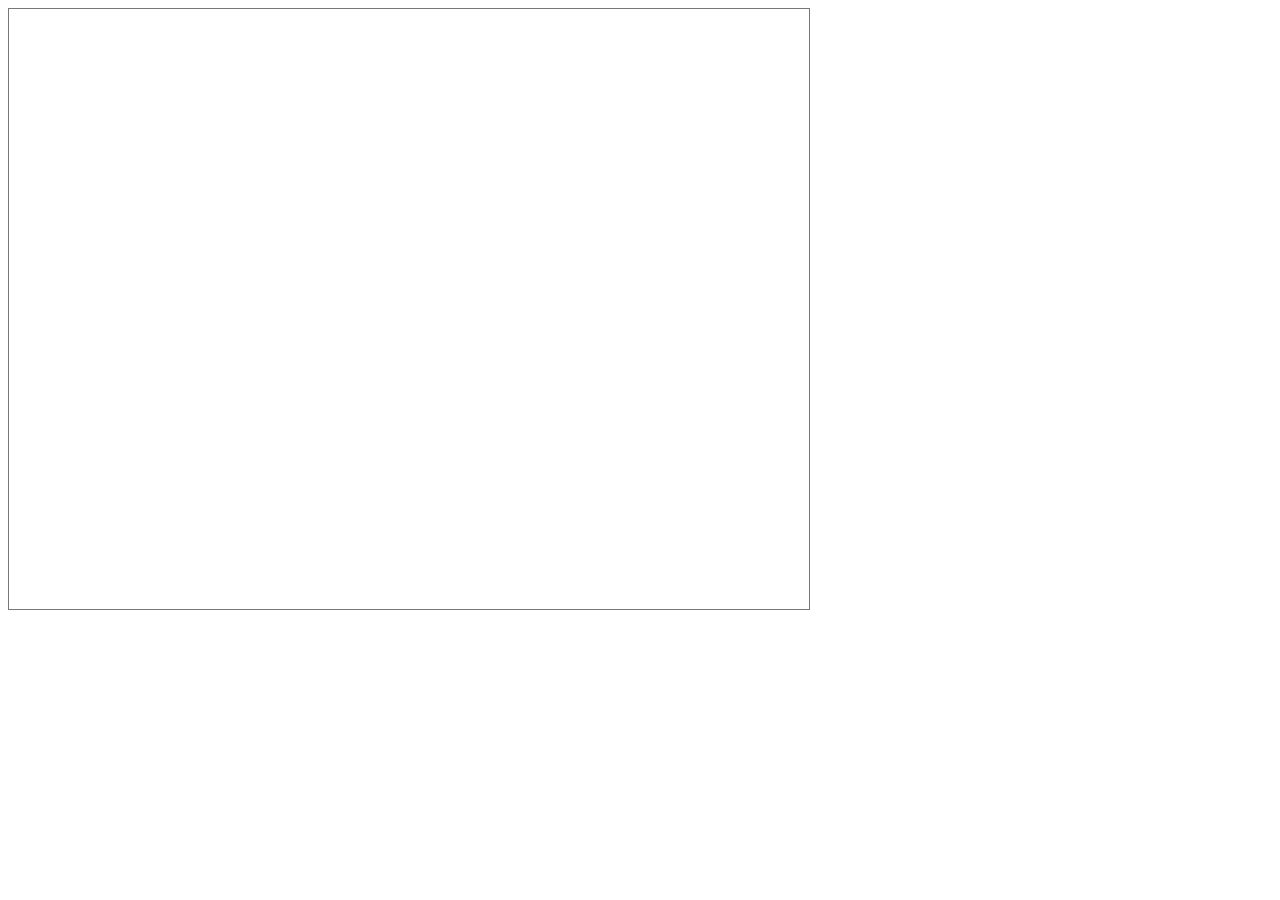
==== index.html @ 6ae95993 "added men vs female viz" ====
<!DOCTYPE HTML>
<html lang="en">
<head>
    <meta charset="UTF-8">
    <title>Project Viz 2</title>
    <link rel="stylesheet" href="./style.css">
</head>
<body>
    <div id="main">
        <svg width="800" height="600" style="border: 1px solid #777;">
        </svg>
    </div>
</body>
<script src="https://d3js.org/d3.v5.min.js"></script>
<script src="./main.js"></script>
</html>
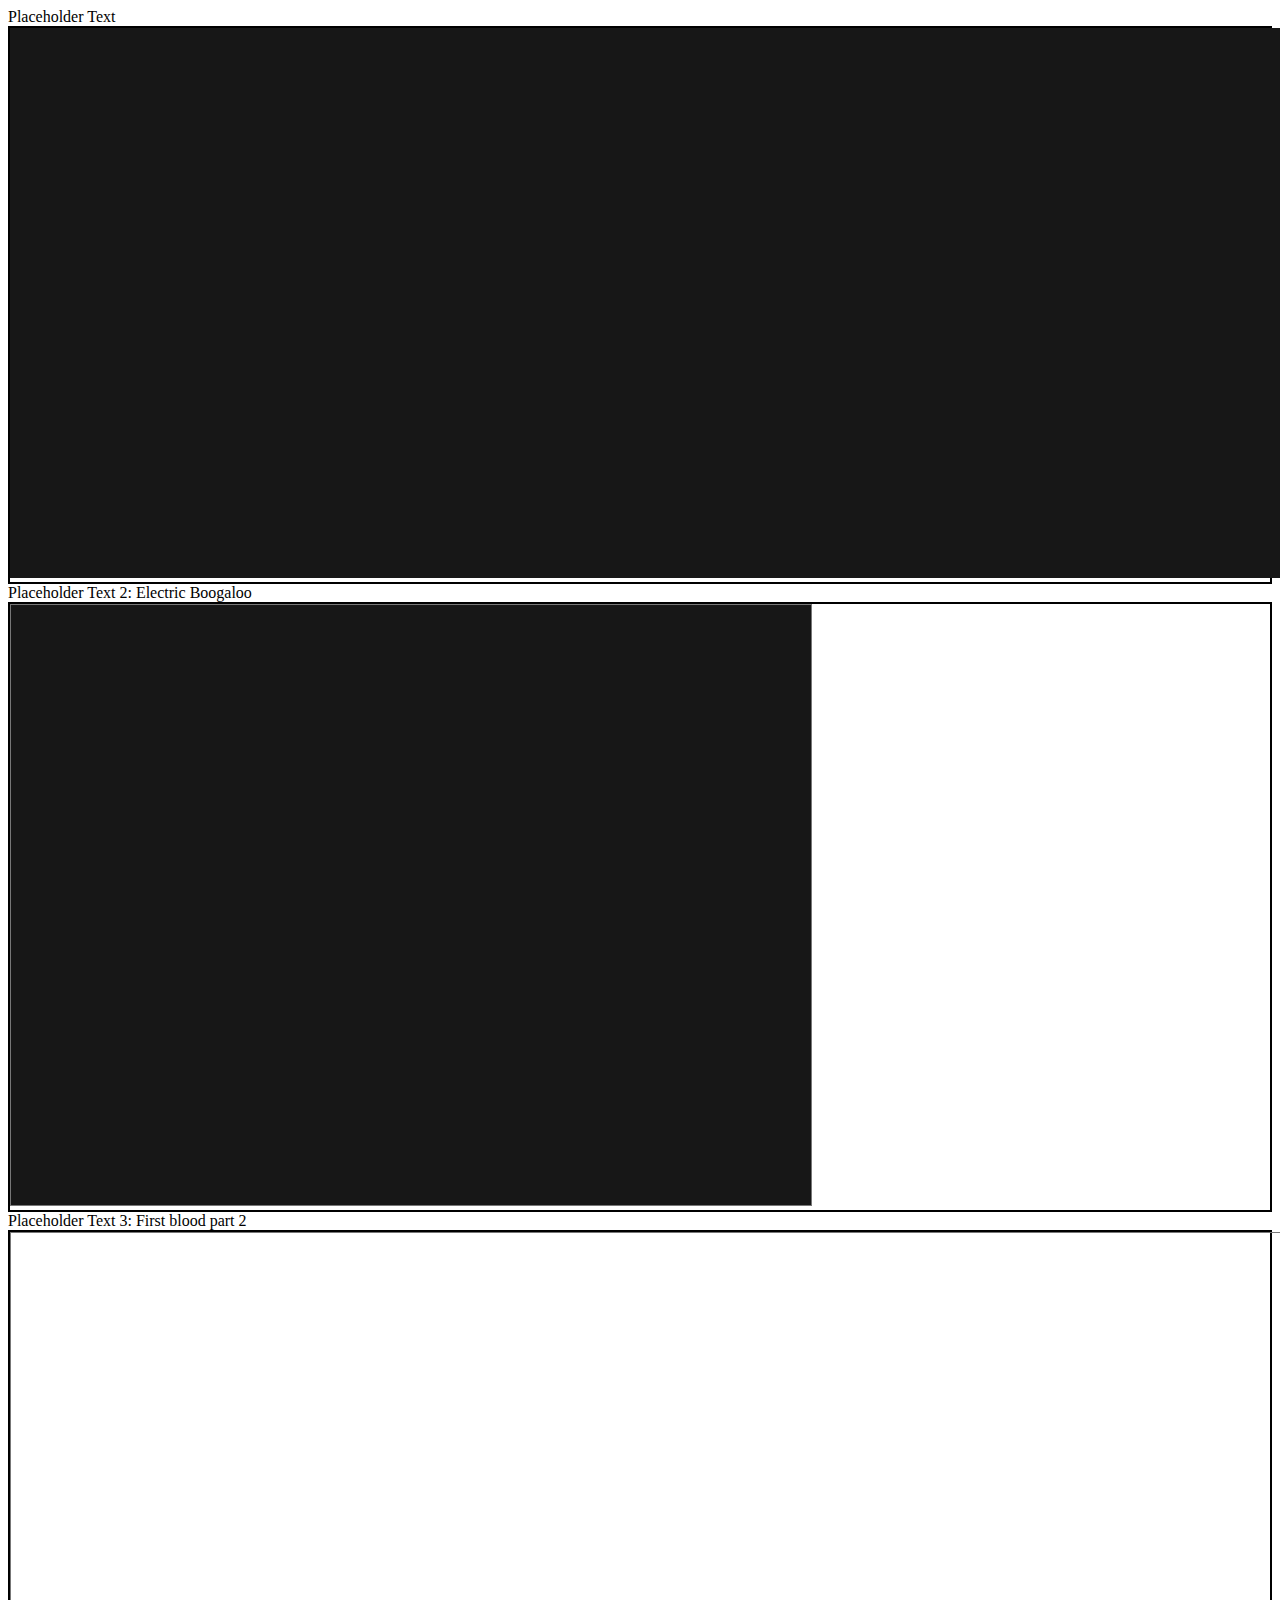
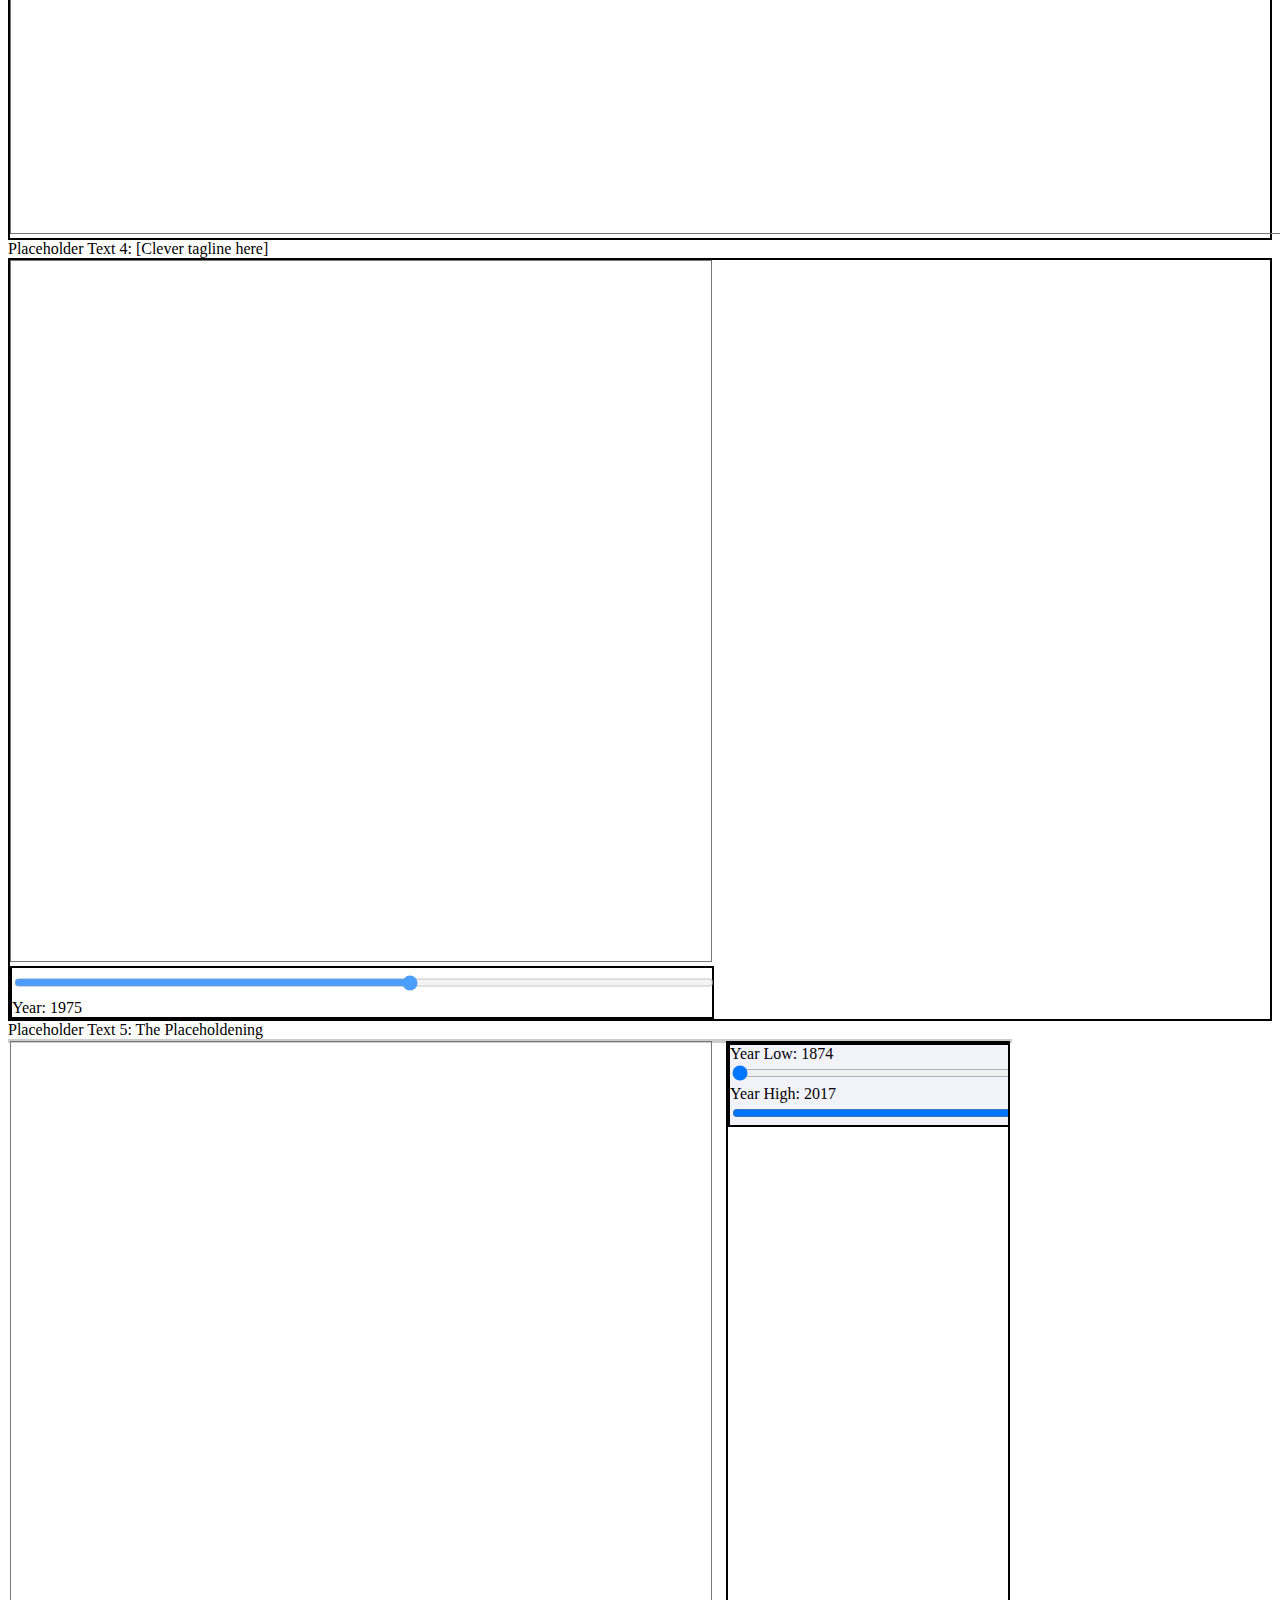
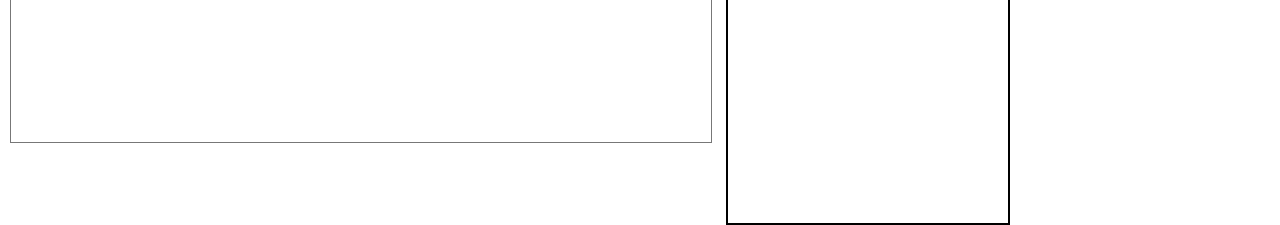
==== commit 07189624: "All the bits work together" ====
--- a/index.html
+++ b/index.html
@@ -1,16 +1,57 @@
 <!DOCTYPE HTML>
 <html lang="en">
+
 <head>
-    <meta charset="UTF-8">
-    <title>Project Viz 2</title>
-    <link rel="stylesheet" href="./style.css">
+  <meta charset="UTF-8">
+  <title>Feminism in Film Visualization</title>
+  <link rel="stylesheet" href="../olivia/style.css">
+  <link rel="stylesheet" href="../poster_vis/style.css">
+  <link rel="stylesheet" href="../keywords_through_time/style.css">
+  <link rel="stylesheet" href="../exploration_vis/style.css">
 </head>
+
 <body>
-    <div id="main">
-        <svg width="800" height="600" style="border: 1px solid #777;">
-        </svg>
+  Placeholder Text
+  <div id="oliva_div">
+    <svg id="olivia" width="1380" height="550" style="background-color: #171717;" />
+  </div>
+  Placeholder Text 2: Electric Boogaloo
+  <div id="harshali_div">
+    <svg id="harshali" width="800" height="600" style="border: 1px solid #777; background-color: #171717" />
+  </div>
+  Placeholder Text 3: First blood part 2
+  <div id="hannah_div">
+    <svg id="hannah" width="1380" height="600" style="border: 1px solid #777;" />
+  </div>
+  Placeholder Text 4: [Clever tagline here]
+  <div id="eliot_div">
+    <svg id="eliot_keywords" width="700" height="700" style="border: 1px solid #777;" />
+    <br>
+    <div class="slidecontainer">
+      <input type="range" min="1920" max="2017" value="1975" step="1" class="slider" id="yearRange" oninput="changeYear(this.value)">
+      <label for="yearRange" id="yearLabel">Year: 1975</label>
     </div>
+  </div>
+  Placeholder Text 5: The Placeholdening
+  <div class="container">
+    <svg id="heatmap_svg" class="heatmap" width="700" height="700" style="border: 1px solid #777;" />
+    <div class="tagfilter" />
+    <div class="controls-container">
+      <label for="year-low" id="year-low-label">Year Low: 1874</label>
+      <input class="date-slider" id="year-low" type="range" min="1920" max="2017" step="1" value="1920" oninput="changeYearLow(this.value)">
+      <label for="year-high" id="year-high-label">Year High: 2017</label>
+      <input class="date-slider" id="year-high" type="range" min="1920" max="2017" step="1" value="2017" oninput="changeYearHigh(this.value)">
+    </div>
+  </div>
 </body>
-<script src="https://d3js.org/d3.v5.min.js"></script>
-<script src="./main.js"></script>
+
+<script src="https://d3js.org/d3-scale-chromatic.v1.min.js"></script>
+<script src="//d3js.org/d3.v5.min.js"></script>
+<script src="./d3-tip.js"></script>
+<script src="../olivia/main.js"></script>
+<script src="../men_vs_women/main.js"></script>
+<script src="../poster_vis/toprankedmovies.js"></script>
+<script src="../keywords_through_time/main.js"></script>
+<script src="../exploration_vis/main.js"></script>
+
 </html>--- a/olivia/style.css
+++ b/olivia/style.css
@@ -0,0 +1,80 @@
+.rect.hovered text {
+  font-weight: bold;
+}
+
+;
+
+.axis .tick text {
+  font-family: Futura, sans-serif;
+  font-size: 10px;
+  font-style: normal;
+  font-weight: 100;
+  letter-spacing: normal;
+  line-height: 24px;
+  text-transform: none;
+  color: #FFFFFF;
+}
+}
+
+.axis .tick text {
+  font-family: futura;
+  font-size: 10px;
+  font-weight: 100;
+}
+
+.axis path.domain {
+  stroke: #555;
+}
+
+.d3-tip {
+  line-height: 1;
+  padding: 6px;
+  background: rgba(240, 240, 240, 0.95);
+  color: #333;
+  border-radius: 4px;
+  font-size: 12px;
+  font-family: futura;
+}
+
+/* Creates a small triangle extender for the tooltip */
+.d3-tip:after {
+  box-sizing: border-box;
+  display: inline;
+  font-size: 10px;
+  font-family: futura;
+  width: 100%;
+  line-height: 1;
+  color: rgba(240, 240, 240, 0.95);
+  content: "\25BC";
+  position: absolute;
+  text-align: center;
+}
+
+/* Style northward tooltips specifically */
+.d3-tip.n:after {
+  margin: -2px 0 0 0;
+  top: 100%;
+  left: 0;
+}
+
+.d3-tip h5 {
+  font-size: 13px;
+  font-family: futura;
+  font-weight: 600;
+  margin: 2px 10px 4px 2px;
+}
+
+.d3-tip thead td {
+  border-bottom: 1px solid #ccc;
+  font-size: 10px;
+  font-family: futura;
+  font-weight: 600;
+}
+
+.d3-tip td {
+  padding: 2px 10px 2px 2px;
+}
+
+.d3-tip thead tr {
+  paddin-top: 10px;
+}--- a/poster_vis/style.css
+++ b/poster_vis/style.css
@@ -0,0 +1,119 @@
+
+.axis .tick text {
+/*  font-family: Futura, sans-serif;*/
+  font-size: 10px;
+  font-style: normal;
+ /* font-weight: 100;
+  letter-spacing: normal;
+  line-height: 24px;
+  text-transform: none;*/
+  color: #FFFFFF;
+}
+
+.axis .tick line {
+  stroke: white;
+}
+
+.axis-label {
+  font-family: Futura, sans-serif;
+  font-size: 12px;
+  font-style: normal;
+  font-weight: 100;
+  color: "white";
+}
+
+.d3-tip {
+  line-height: 1;
+  padding: 6px;
+  background: rgba(240, 240, 240, 0.95);
+  color: #333;
+  border-radius: 4px;
+  font-size: 10px;
+  font-family: Futura;
+}
+
+div.tooltip-percent { 
+    position: absolute;     
+    text-align: left;     
+    width: 30px;          
+    height: 15px; 
+    line-height: 10px;
+    padding: 6px;
+    background: rgba(240, 240, 240, 0.95);
+    color: #333;
+    border-radius: 4px;
+    font-size: 10px;
+    font-family: Futura;          
+    pointer-events: none;
+}
+
+div.tooltip-circle { 
+    position: absolute;     
+    text-align: left;     
+    width: 90px;          
+    height: 15px; 
+    line-height: 10px;
+    padding: 6px;
+    background: rgba(240, 240, 240, 0.95);
+    color: #333;
+    border-radius: 4px;
+    font-size: 10px;
+    font-family: Futura;          
+    pointer-events: none;
+}
+
+/*div.tooltip-circle h2 { 
+  font-family: Futura, sans-serif;
+  font-weight: 600;
+  font-size: 10px;
+  line-height: 6px;
+}
+*/
+
+/* Creates a small triangle extender for the tooltip */
+.d3-tip:after {
+  box-sizing: border-box;
+  display: inline;
+  font-size: 10px;
+  width: 100%;
+  line-height: 1;
+  color: rgba(240, 240, 240, 0.95);
+  content: "\25BC";
+  position: absolute;
+  text-align: center;
+}
+
+/* Style northward tooltips specifically */
+.d3-tip.n:after {
+  margin: -2px 0 0 0;
+  top: 100%;
+  left: 0;
+}
+
+.d3-tip h5{
+  font-family: Futura, sans-serif;
+  font-weight: 600;
+  font-size: 10px;
+  margin: 2px 10px 4px 2px;
+}
+
+.d3-tip thead td {
+  border-bottom: 1px solid #ccc;
+  font-family: Futura, sans-serif;
+  font-weight: 100;
+  font-size: 10px;
+}
+
+.d3-tip td {
+  font-family: Futura, sans-serif;
+  font-weight: 100;
+  font-size: 10px;
+  padding: 2px 10px 2px 2px;
+}
+
+.d3-tip thead tr {
+  font-family: Futura, sans-serif;
+  font-weight: 100;
+  font-size: 10px;
+  padding-top: 10px;
+}
--- a/keywords_through_time/style.css
+++ b/keywords_through_time/style.css
@@ -0,0 +1,22 @@
+.slidecontainer {
+  width: 700px;
+}
+
+/* The slider itself */
+.slider {
+  width: 100%;
+  height: 25px;
+  opacity: 0.7;
+}
+
+.slider:hover {
+  opacity: 1;
+}
+
+.slider::-webkit-slider-thumb {
+  cursor: pointer;
+}
+
+.keyword_bar text {
+  fill: white
+}--- a/exploration_vis/style.css
+++ b/exploration_vis/style.css
@@ -0,0 +1,66 @@
+div {
+  border: solid black 2px;
+}
+
+.movieDot {
+  opacity: 0.1;
+}
+
+#parityLine {
+  stroke: black;
+  stroke-width: 1;
+}
+
+.cell rect {
+  stroke: black;
+  stroke-width: 1;
+}
+
+.axis text {
+  fill: black;
+  font-size: 15px;
+}
+
+.tick text {
+  font-size: 10px;
+}
+
+.controls-container {
+  background-color: #f2f2f9;
+  width: 700px;
+  float: bottom;
+}
+
+.controls-container .date-slider {
+  width: 98%;
+}
+
+.container {
+  position: relative;
+  border: 2px solid #ccc;
+  width: 1000px;
+}
+
+.heatmap {
+  float: left;
+}
+
+.tagfilter {
+  float: right;
+  overflow-y: scroll;
+  width: 280px;
+  height: 780px;
+}
+
+.tooltip {
+  position: absolute;
+  text-align: center;
+  width: 150px;
+  height: 40px;
+  padding: 2px;
+  font: 12px sans-serif;
+  background: lightsteelblue;
+  border: 0px;
+  border-radius: 8px;
+  pointer-events: none;
+}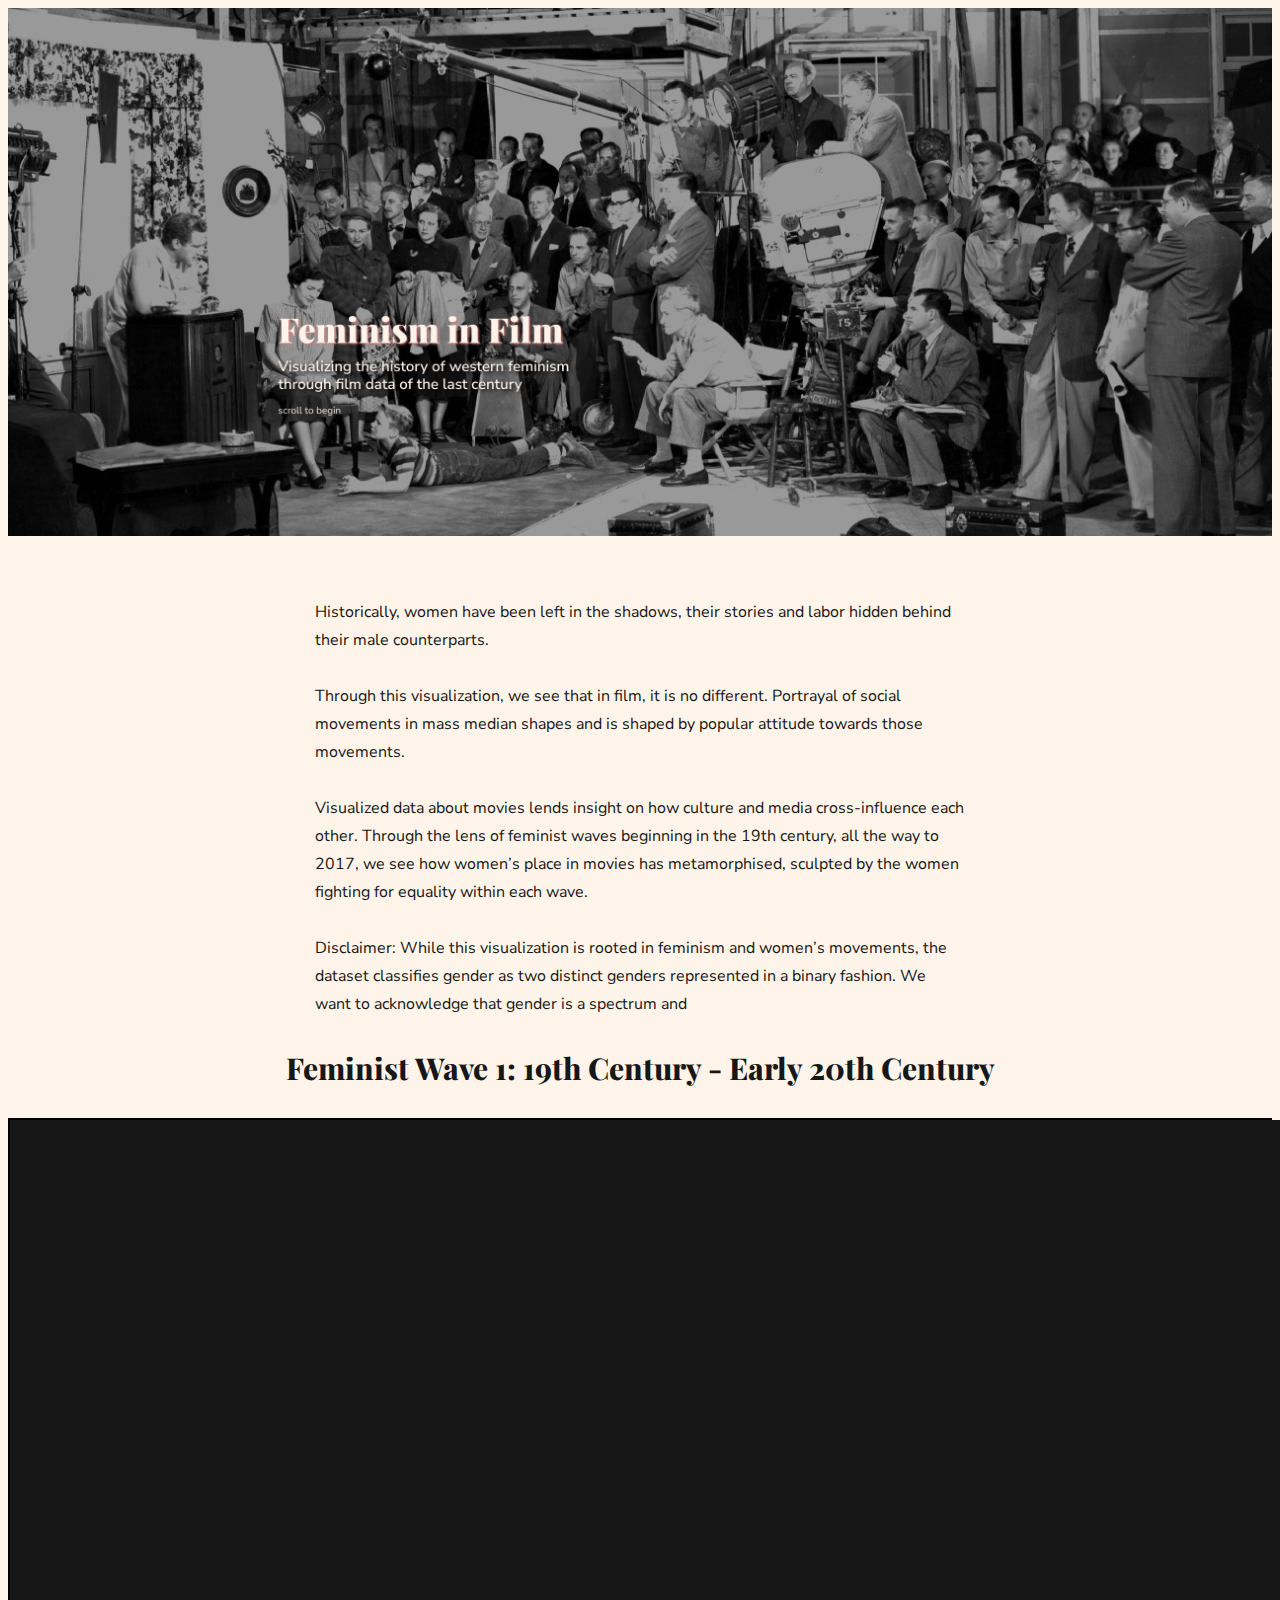
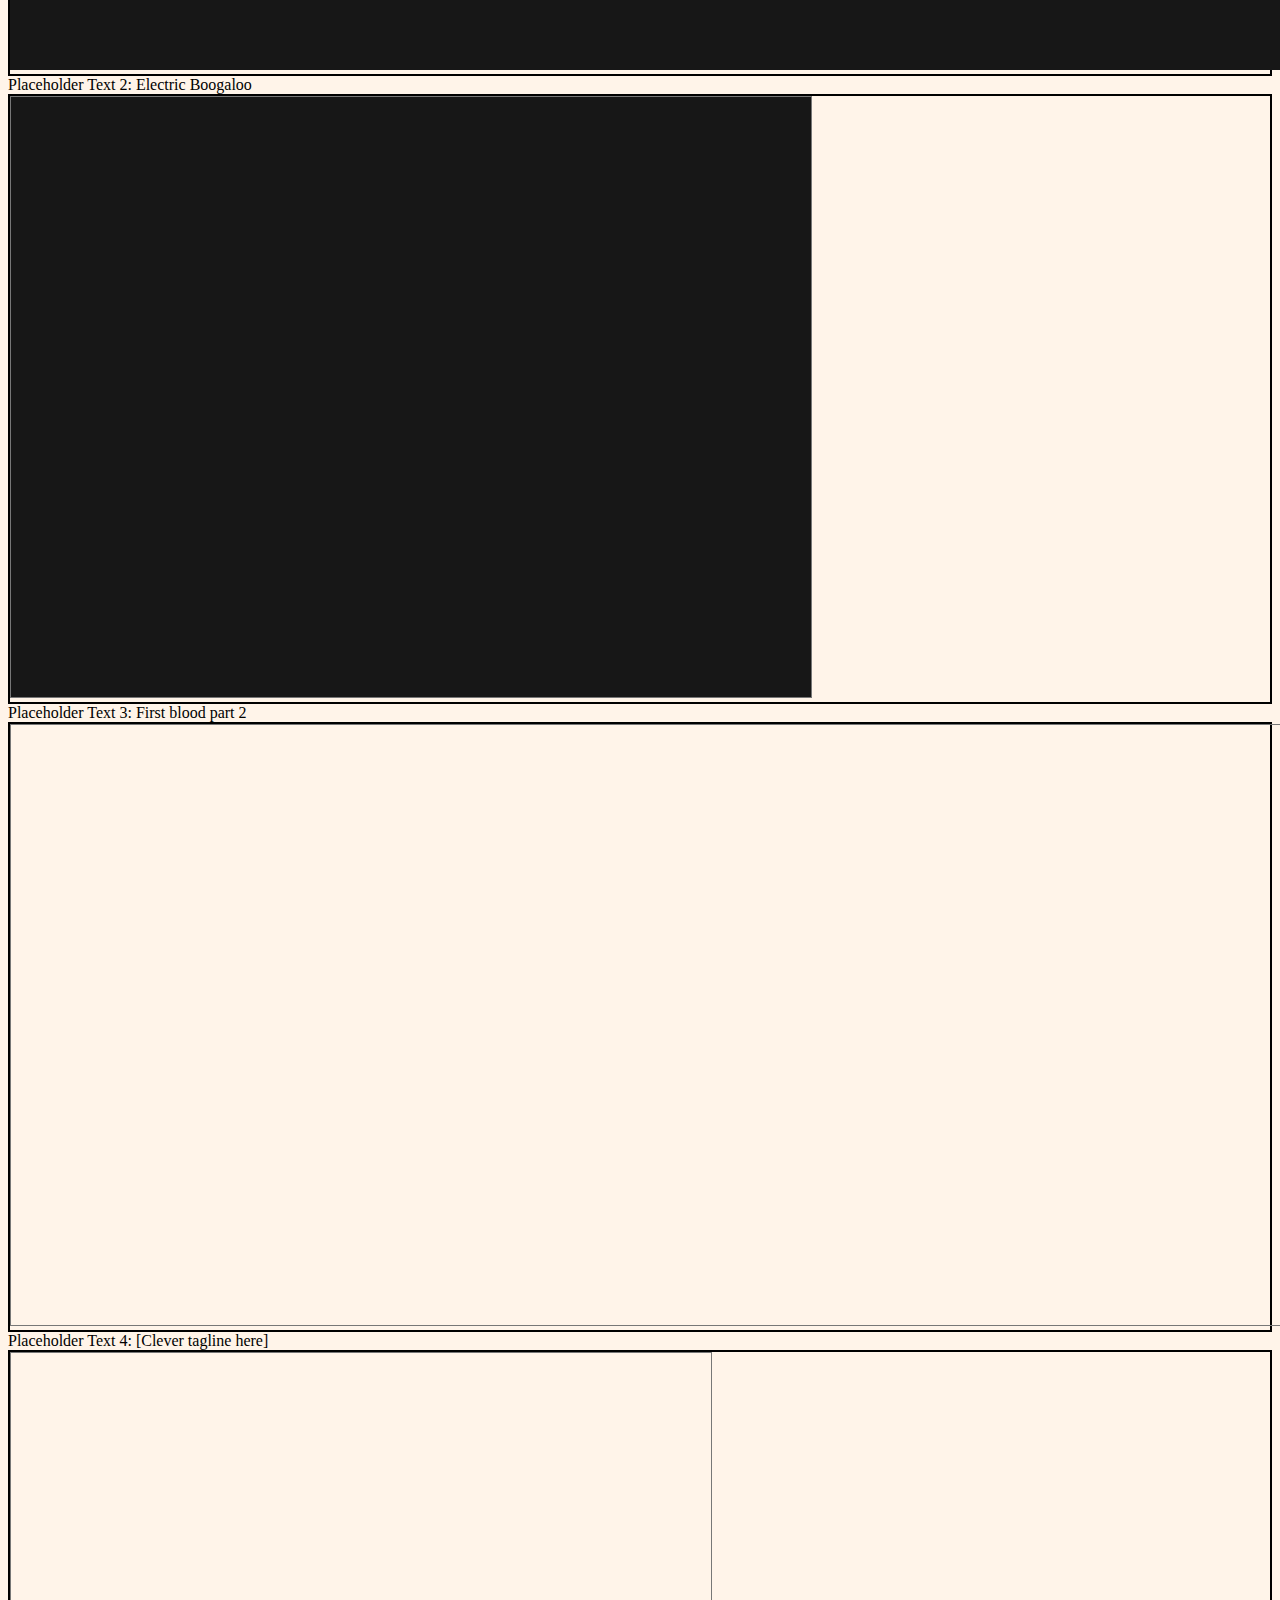
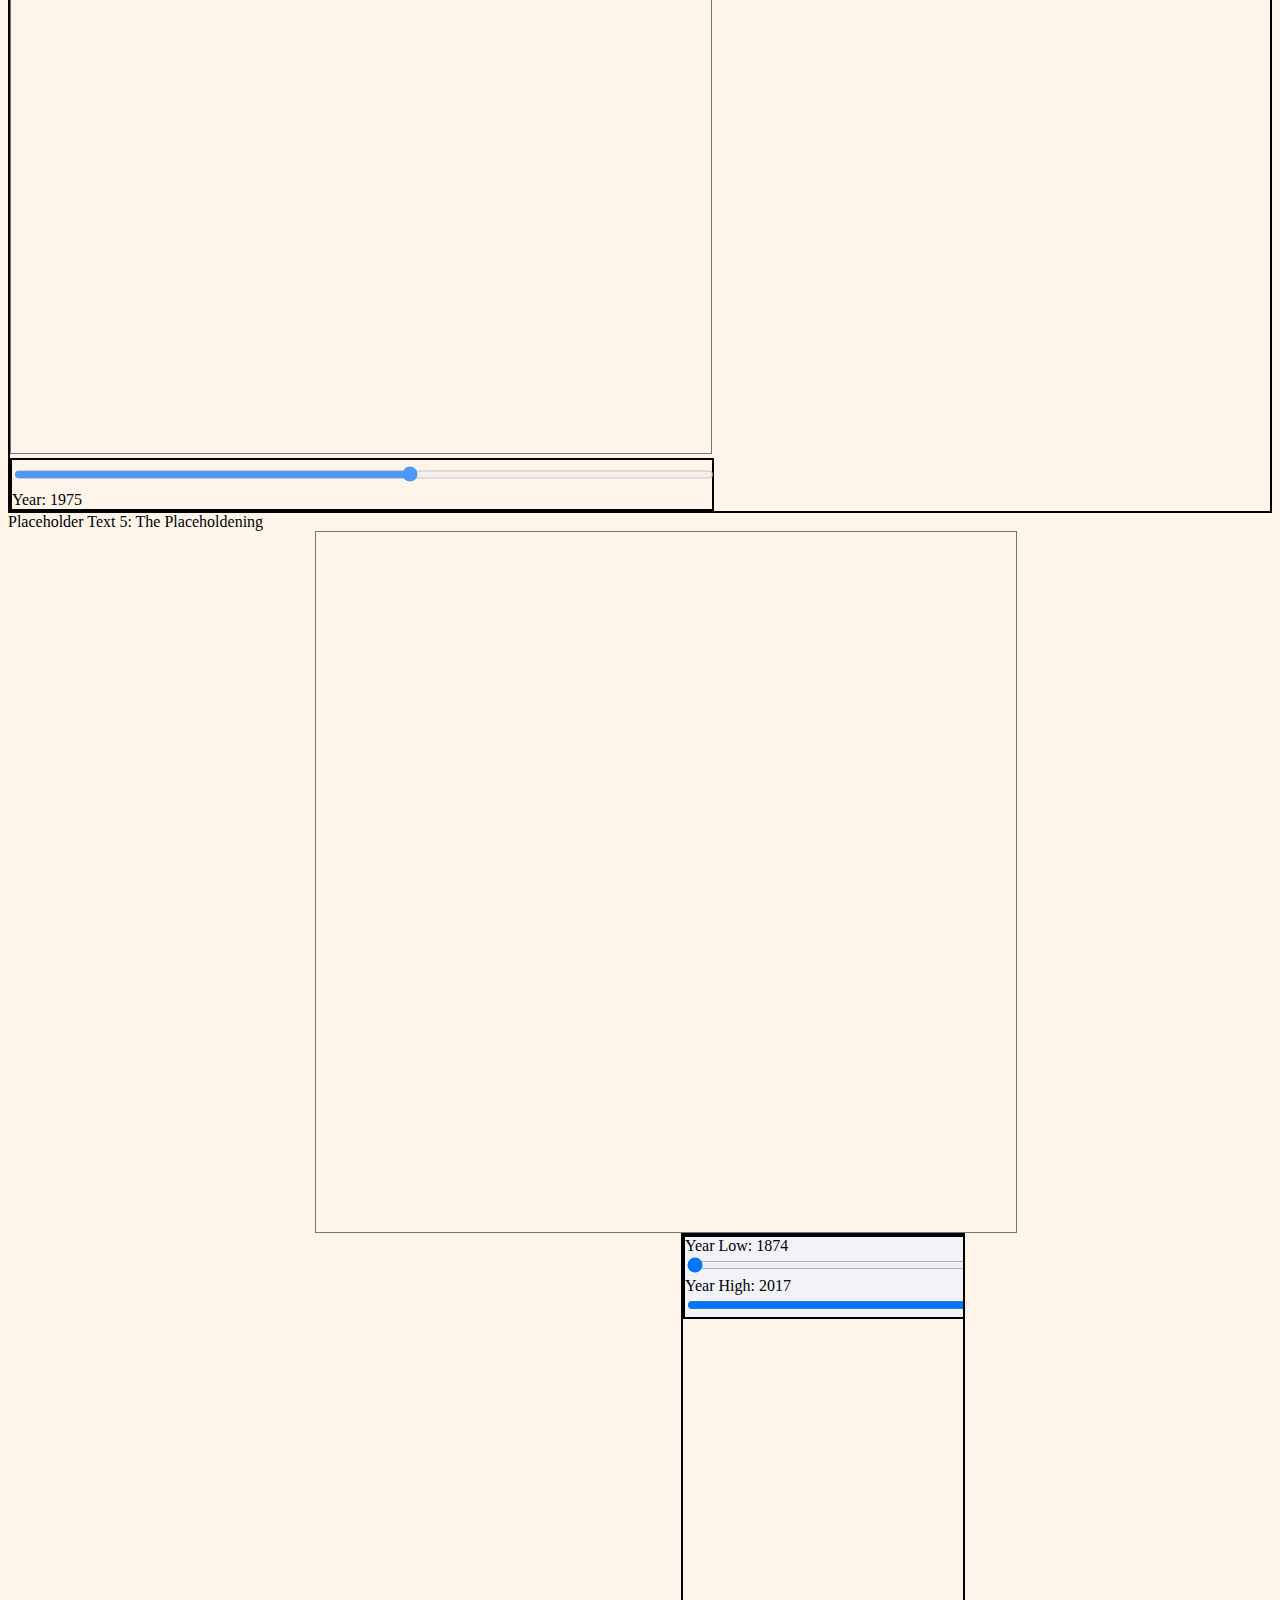
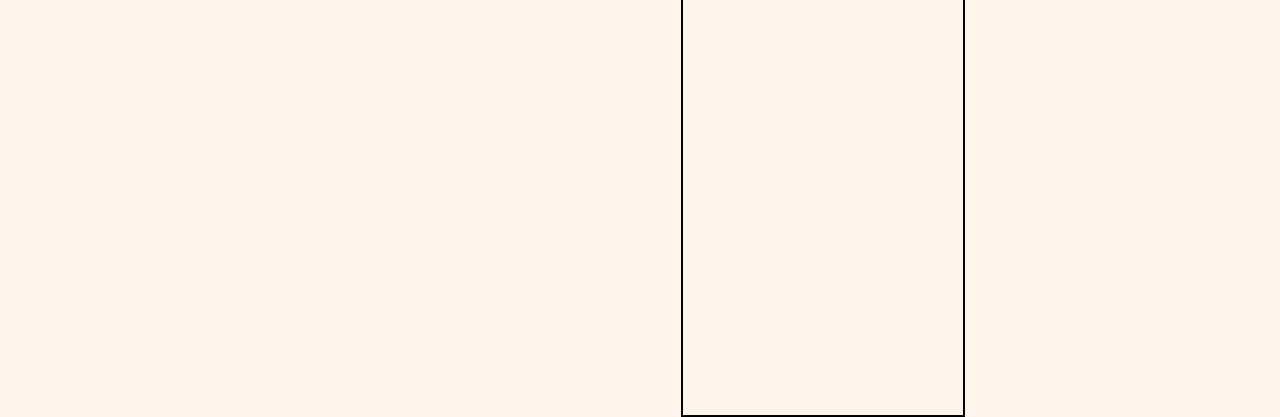
==== commit fa979541: "Cover image and font for final vis" ====
--- a/index.html
+++ b/index.html
@@ -8,10 +8,32 @@
   <link rel="stylesheet" href="../poster_vis/style.css">
   <link rel="stylesheet" href="../keywords_through_time/style.css">
   <link rel="stylesheet" href="../exploration_vis/style.css">
+  <link rel="stylesheet" href="style.css">
+  <link href='https://fonts.googleapis.com/css?family=Playfair+Display:400,500,600,700,800,900' rel='stylesheet' type='text/css'>
+  <link href='https://fonts.googleapis.com/css?family=Nunito+Sans:300,400,600,700,800,900' rel='stylesheet' type='text/css'>
+  <link href='https://fonts.googleapis.com/css?family=Lora:400,500' rel='stylesheet' type='text/css'>
 </head>
 
-<body>
-  Placeholder Text
+<body style="background-color: #FFF4E9">
+  <img src="male_film_set_cropped.jpg" alt="photo" object-fit="cover" width="100%">
+
+  <div id="intro" class="container"> 
+      <br>
+      <br>
+      <h4> Historically, women have been left in the shadows, their stories and labor hidden behind their male counterparts. 
+      <br>
+      <br>
+      Through this visualization, we see that in film, it is no different. Portrayal of social movements in mass median shapes and is shaped by popular attitude towards those movements. 
+      <br>
+      <br>
+      Visualized data about movies lends insight on how culture and media cross-influence each other. Through the lens of feminist waves beginning in the 19th century, all the way to 2017, we see how women’s place in movies has metamorphised, sculpted by the women fighting for equality within each wave. 
+      <br>
+      <br>
+      Disclaimer: While this visualization is rooted in feminism and women’s movements, the dataset classifies gender as two distinct genders represented in a binary fashion. We want to acknowledge that gender is a spectrum and 
+      </h4>
+  </div>
+
+  <h3>Feminist Wave 1: 19th Century - Early 20th Century</h3>
   <div id="oliva_div">
     <svg id="olivia" width="1380" height="550" style="background-color: #171717;" />
   </div>
--- a/poster_vis/style.css
+++ b/poster_vis/style.css
@@ -117,3 +117,26 @@
   font-size: 10px;
   padding-top: 10px;
 }
+
+.filter {
+    cursor: pointer;
+}
+
+.filter text {
+    font-size: 11px;
+    font-weight: normal;
+    fill: #333;
+}
+
+.filter rect{
+    fill: #ddd;
+}
+
+.filter.selected text {
+    fill: #fff;
+}
+
+.filter.selected rect {
+    fill: #9F1D5A;
+}
+
--- a/style.css
+++ b/style.css
@@ -0,0 +1,77 @@
+h1 {
+	font-family: 'Playfair Display';
+	font-weight: 900;
+	font-size: 48px;
+	font-style: bold;
+	color: #FFF4E9;
+	line-height: 32px;
+}
+
+h2 {
+	font-family: 'Playfair Display';
+	font-weight: 600;
+	font-size: 36px;
+	font-style: normal;
+	color: #FFF4E9;
+}
+
+h3 {
+	font-family: 'Playfair Display';
+	font-weight: 800;
+	font-size: 30px;
+	font-style: normal;
+	color: #171717;
+	text-align: center
+}
+
+h4 {
+	font-family: 'Nunito Sans';
+	font-weight: 400;
+	font-size: 16px;
+	font-style: normal;
+	color: #171717;
+	text-align: left;
+	line-height: 28px;
+}
+
+/* Centered text */
+.centered {
+ position: absolute;
+ top: 50%;
+ left: 50%;
+ transform: translate(-50%, -50%);
+}
+
+.container {
+	margin: 0 auto;
+	width: 650px;
+	border: none !important;
+}
+
+.child{
+	margin: 0 auto;
+	width: 650px;
+	border: none !important;
+}
+
+
+/*.inline-block-child{
+	display:inline-block;
+}
+
+.leftbox {
+	width:40%;
+	float:;
+}
+
+.paragraph {
+    width:50%;
+    float: right;
+}
+.clearfix{
+    clear:both
+}
+*/
+
+
+
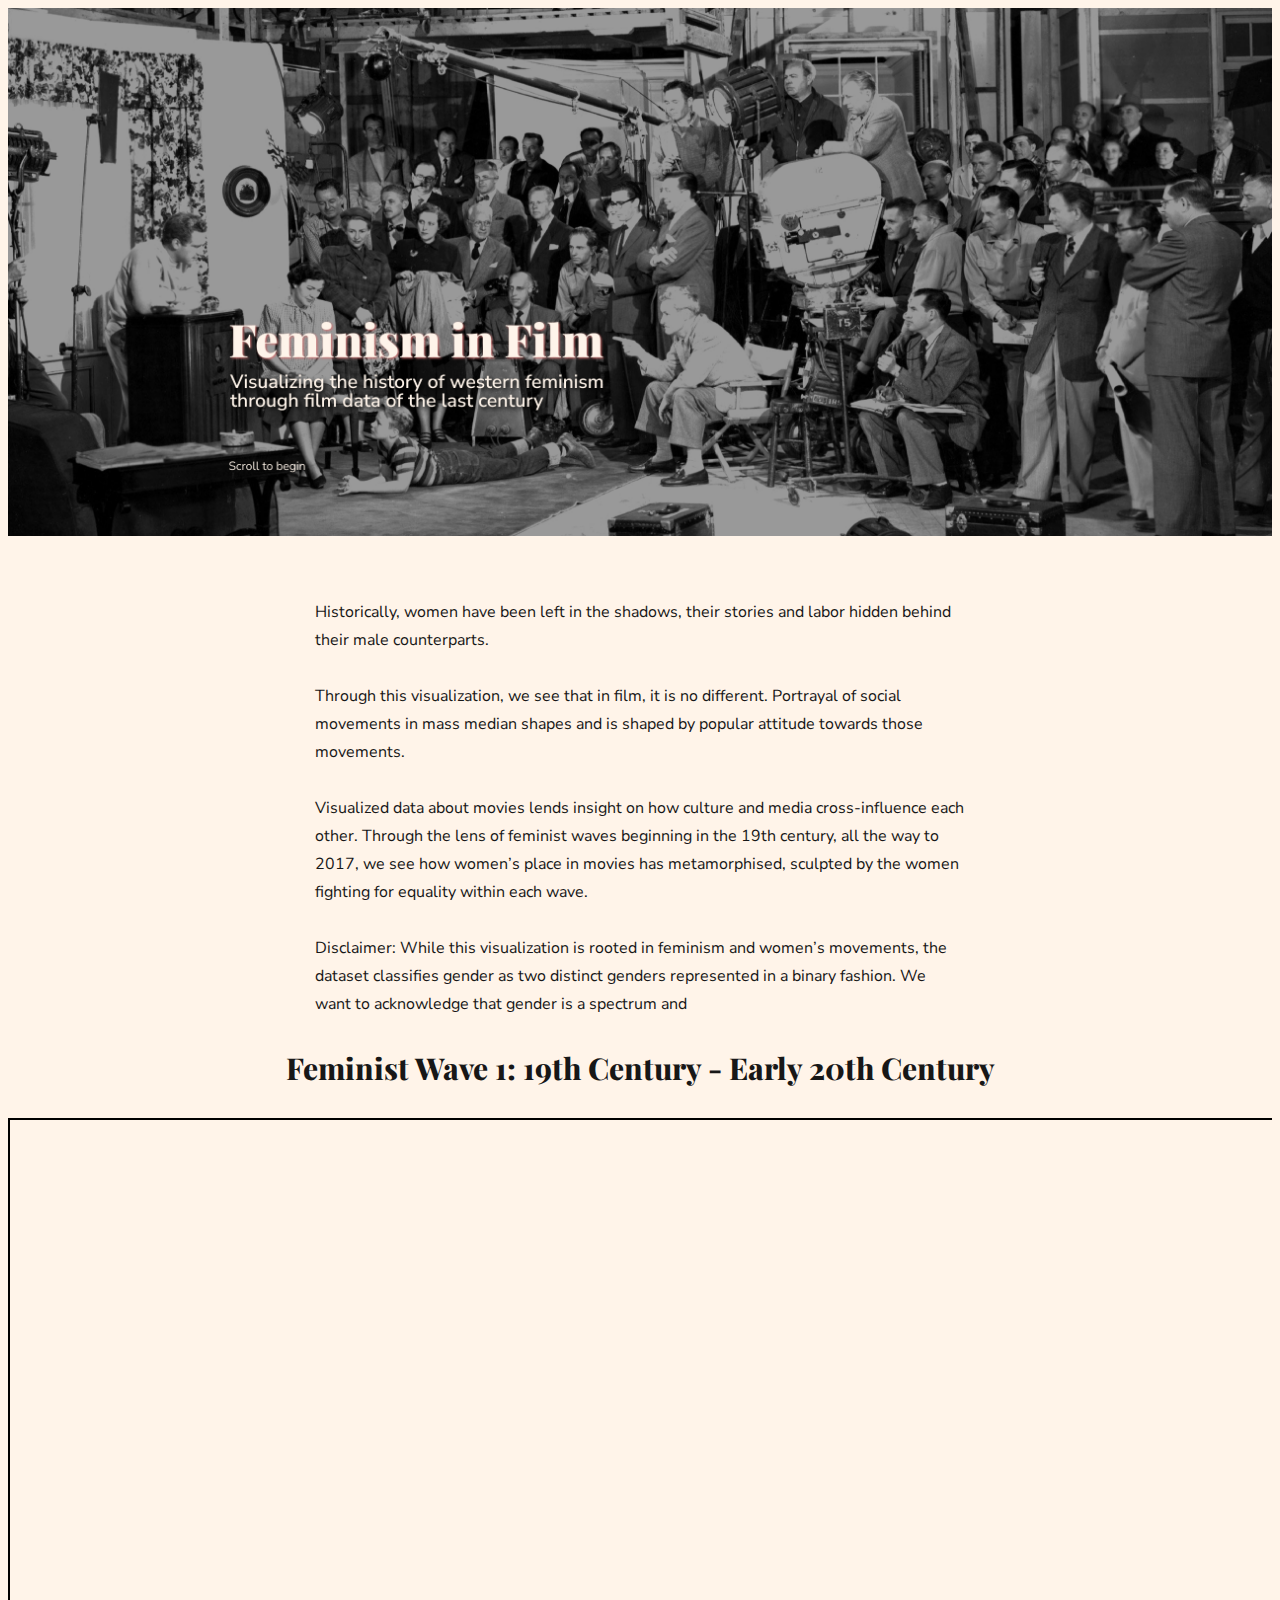
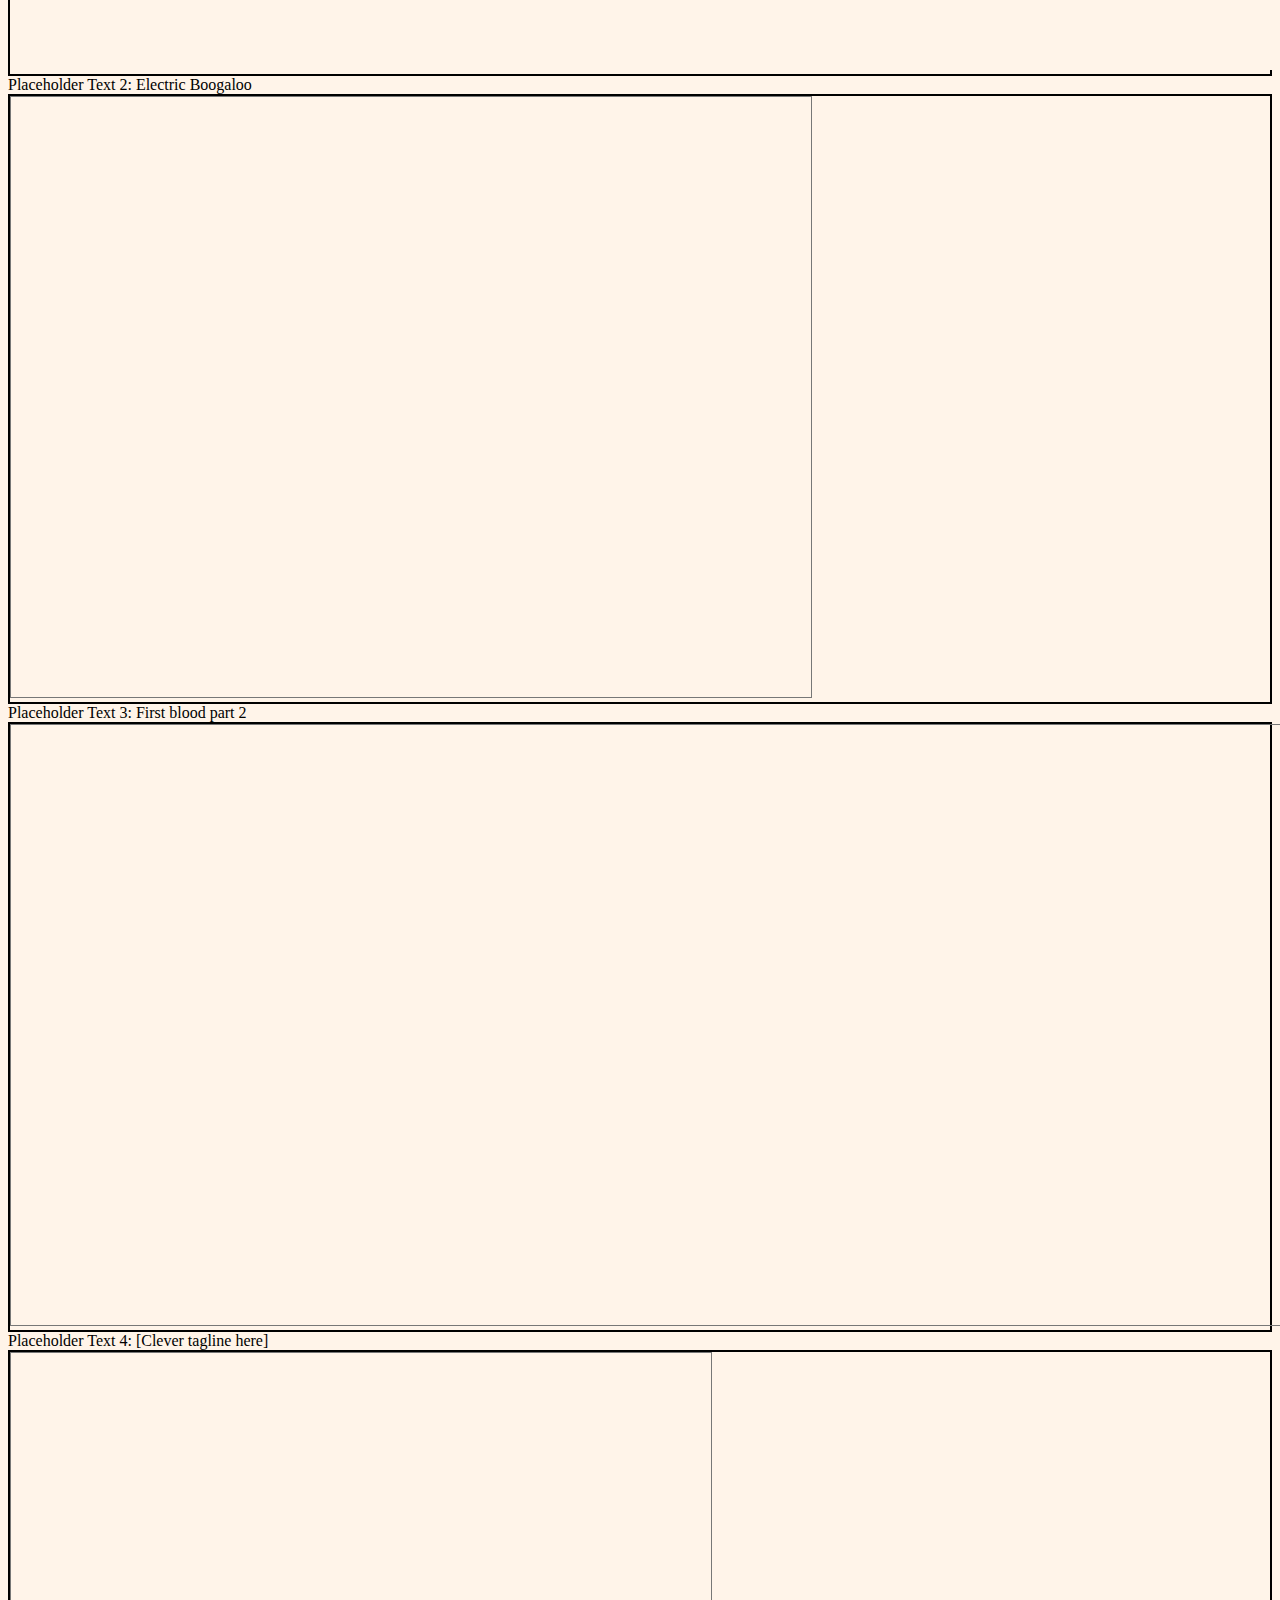
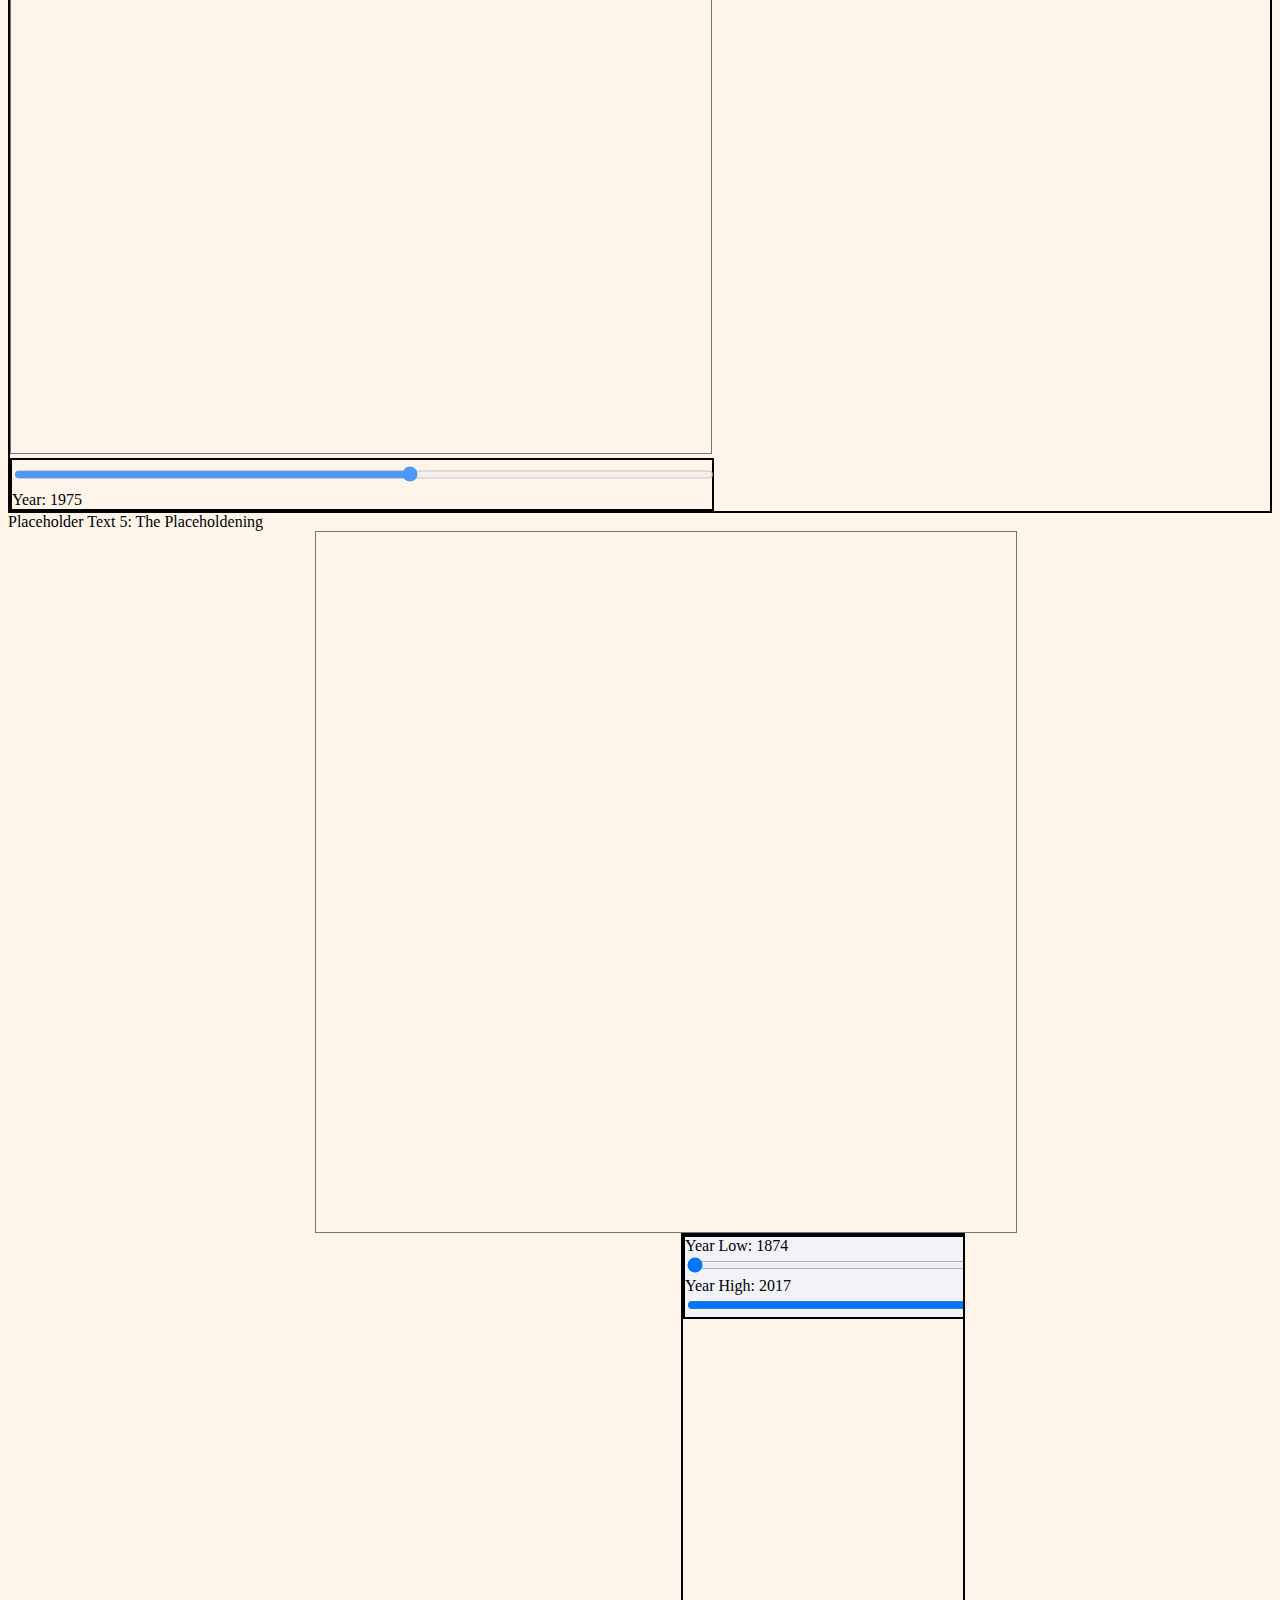
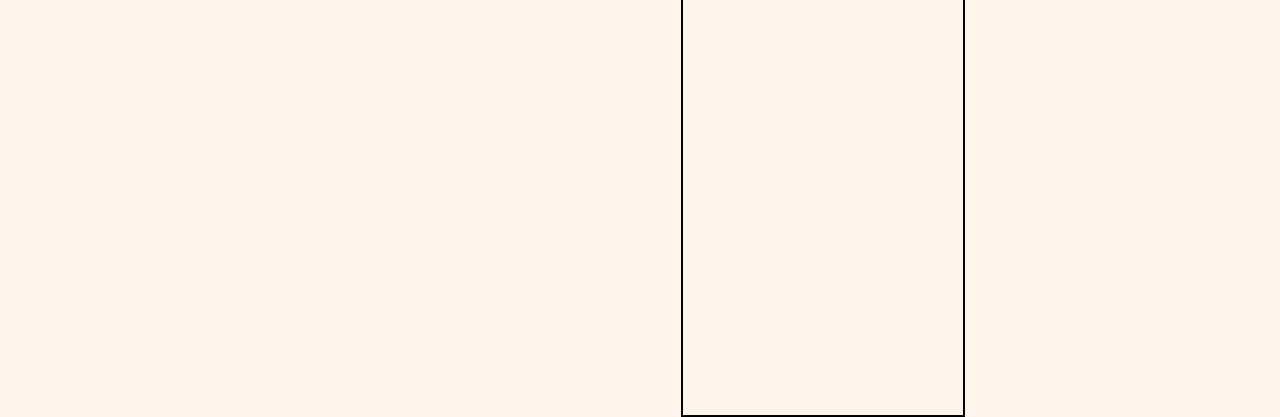
==== commit 172c914c: "Updated cover image and more background colors" ====
--- a/index.html
+++ b/index.html
@@ -34,12 +34,13 @@
   </div>
 
   <h3>Feminist Wave 1: 19th Century - Early 20th Century</h3>
+  
   <div id="oliva_div">
-    <svg id="olivia" width="1380" height="550" style="background-color: #171717;" />
+    <svg id="olivia" width="1380" height="550" style="background-color: #FFF4E9;" />
   </div>
   Placeholder Text 2: Electric Boogaloo
   <div id="harshali_div">
-    <svg id="harshali" width="800" height="600" style="border: 1px solid #777; background-color: #171717" />
+    <svg id="harshali" width="800" height="600" style="border: 1px solid #777; background-color: ##FFF4E9" />
   </div>
   Placeholder Text 3: First blood part 2
   <div id="hannah_div">
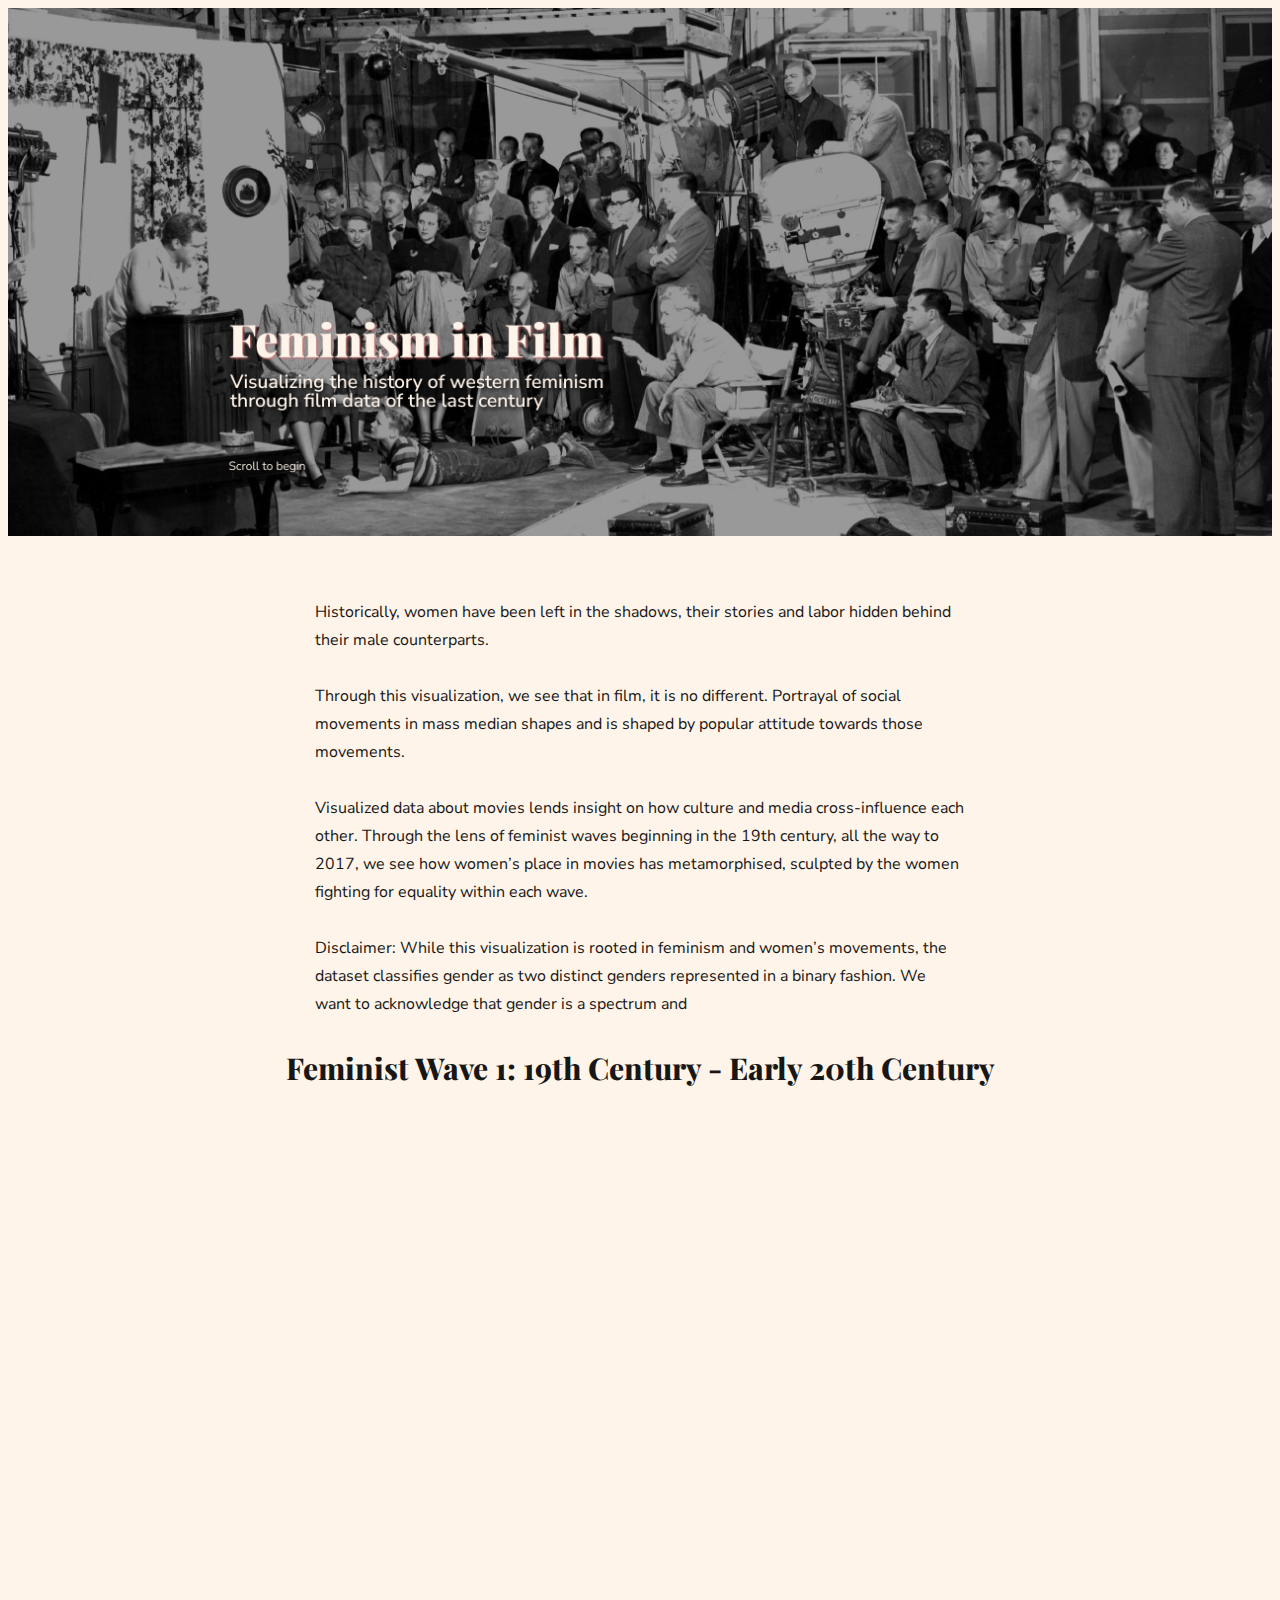
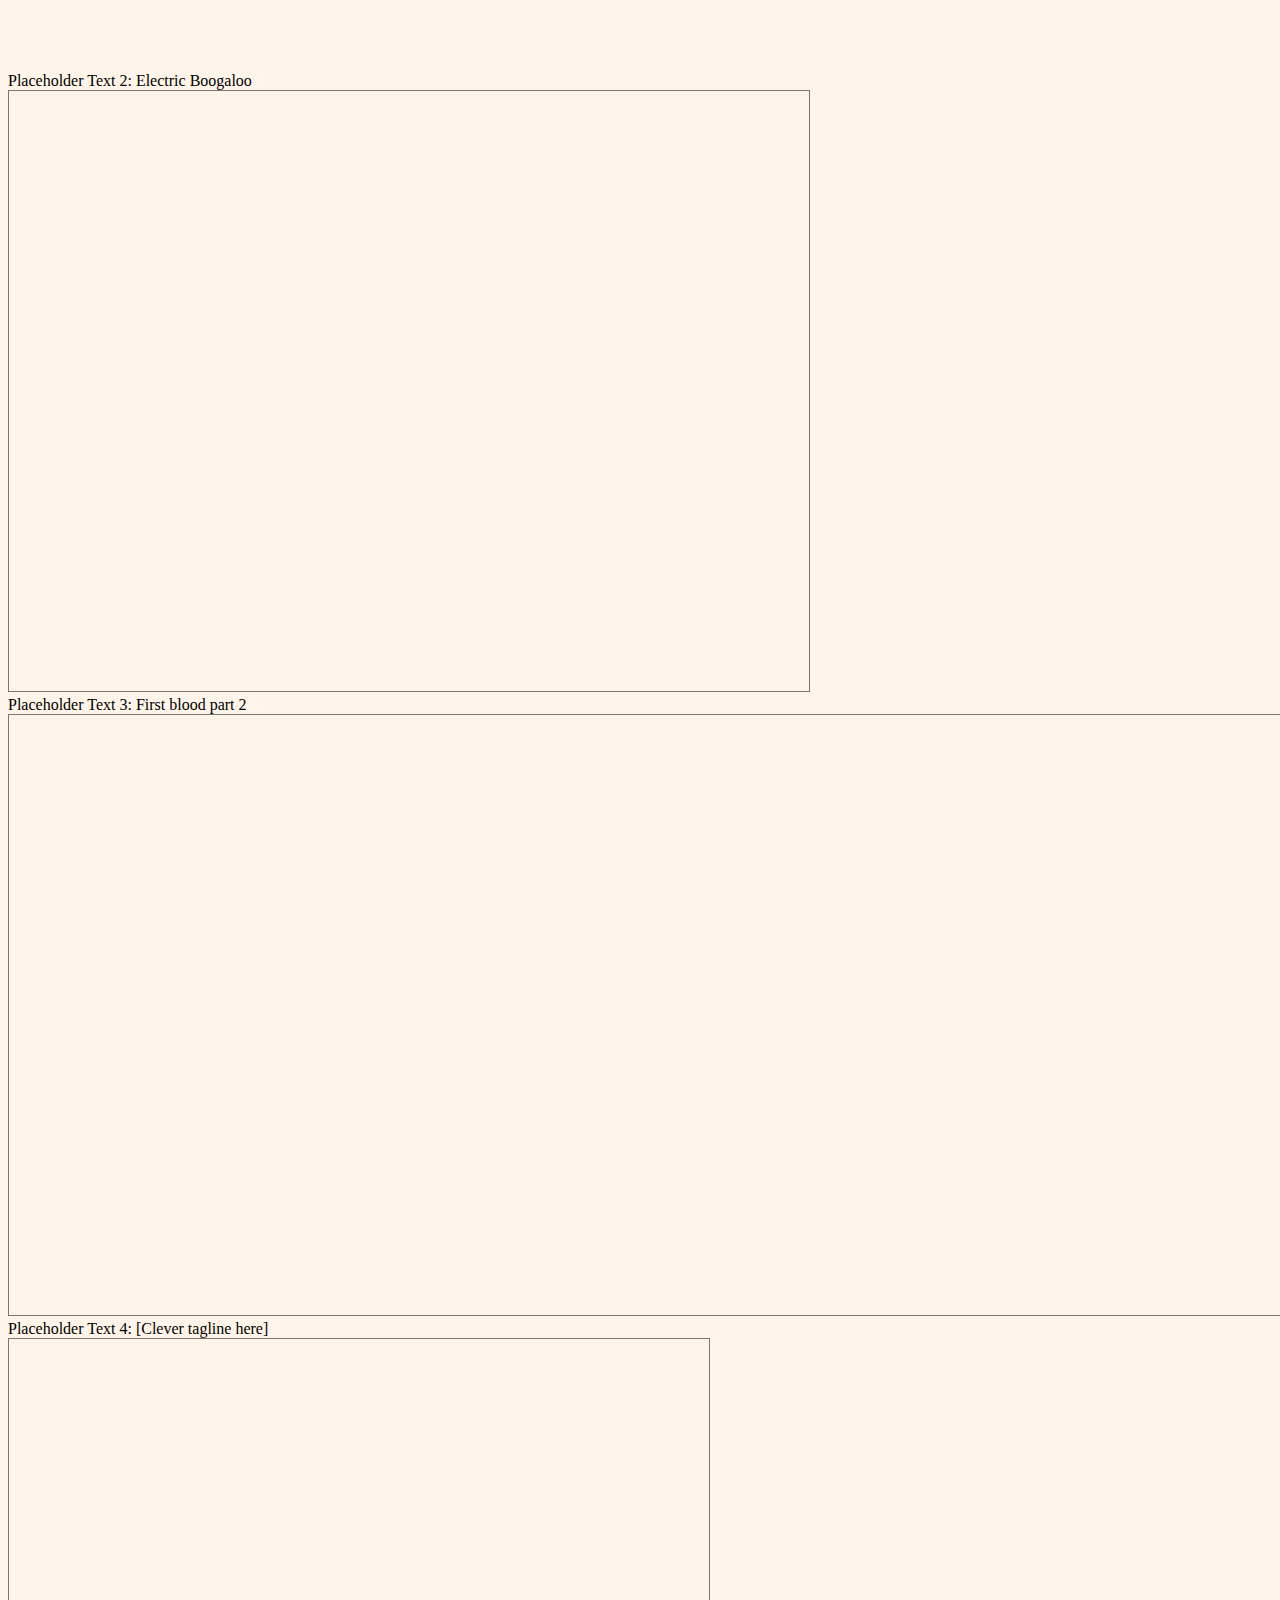
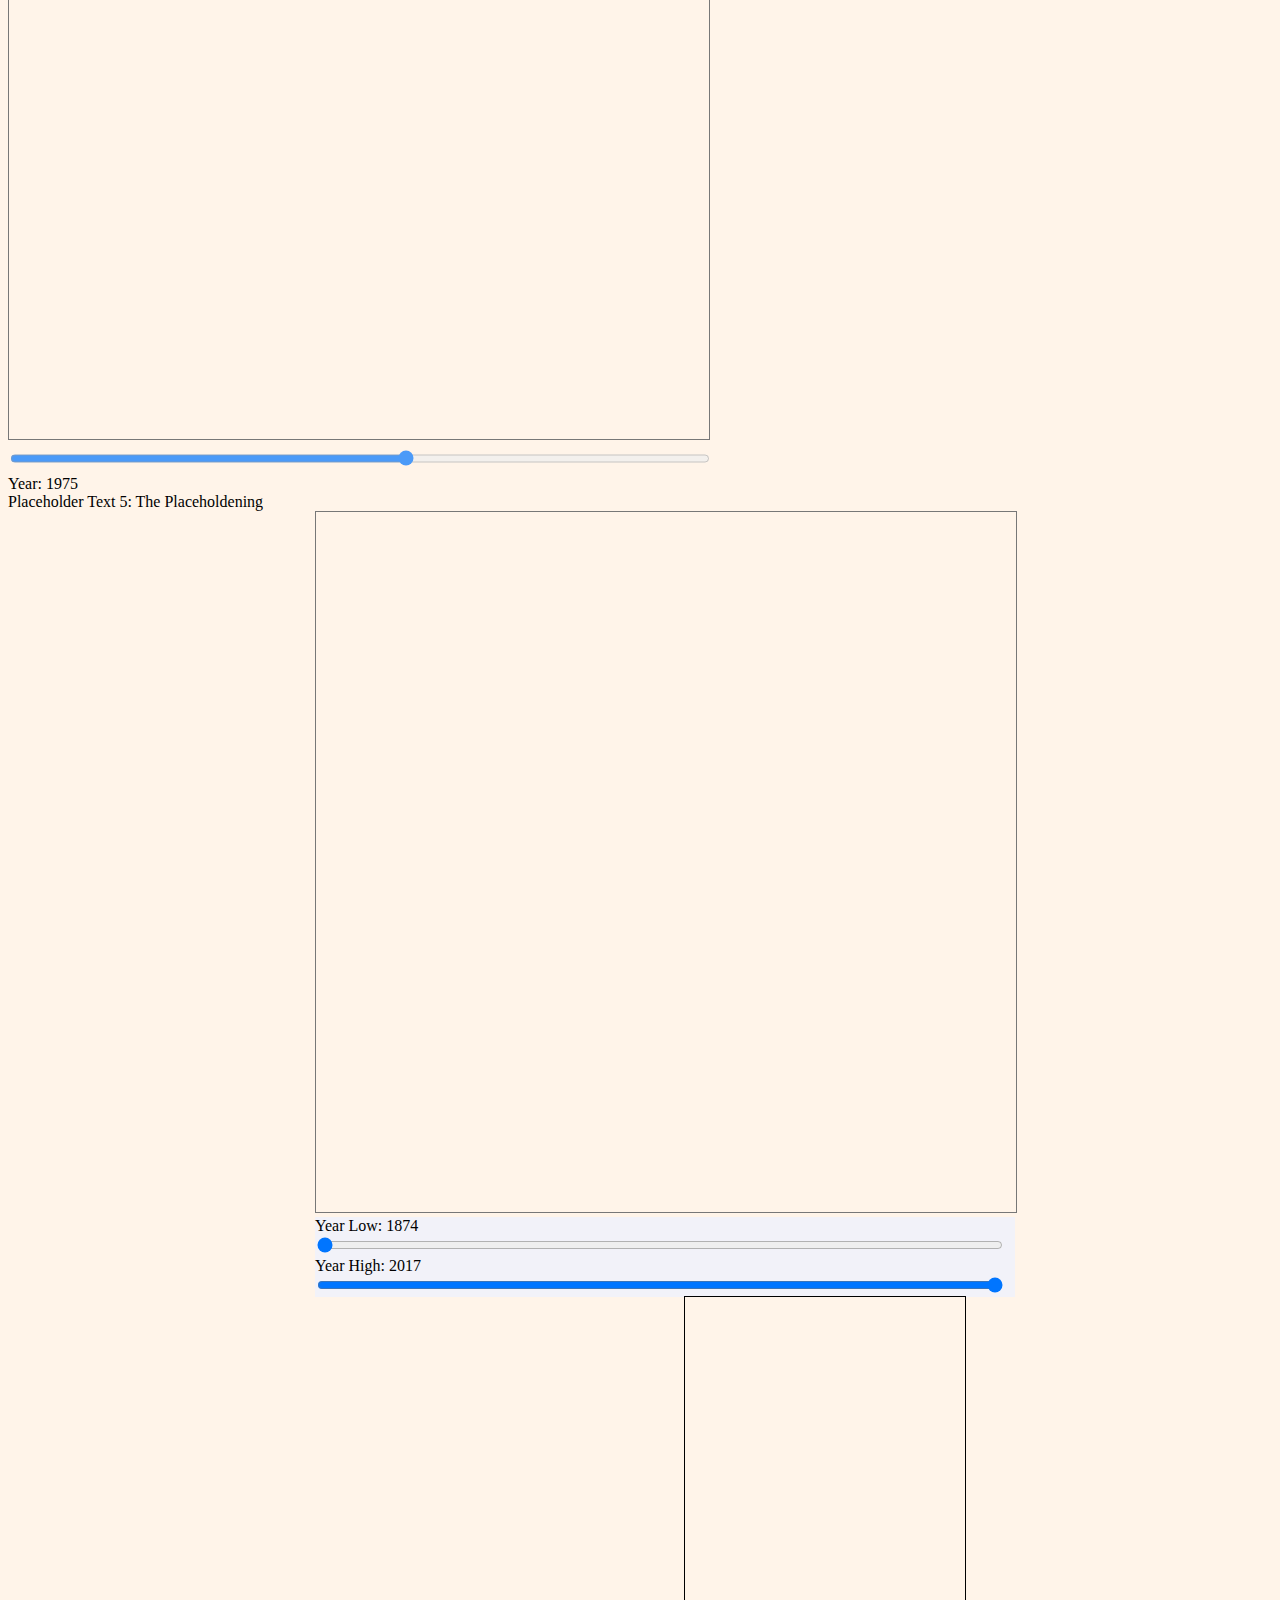
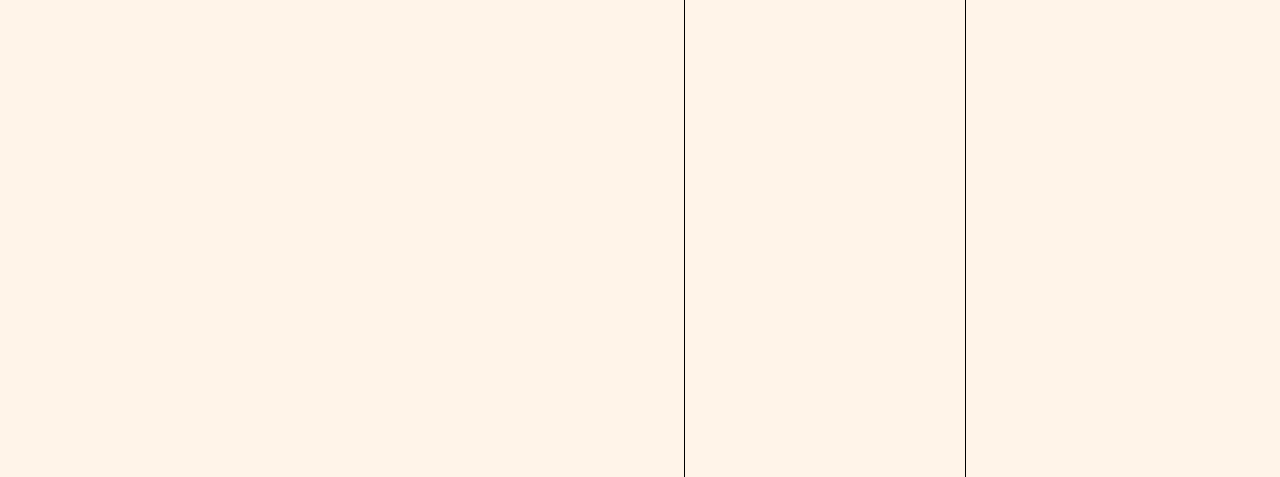
==== commit 8c80f3cd: "fix heatmap" ====
--- a/index.html
+++ b/index.html
@@ -17,24 +17,25 @@
 <body style="background-color: #FFF4E9">
   <img src="male_film_set_cropped.jpg" alt="photo" object-fit="cover" width="100%">
 
-  <div id="intro" class="container"> 
+  <div id="intro" class="container">
+    <br>
+    <br>
+    <h4> Historically, women have been left in the shadows, their stories and labor hidden behind their male counterparts.
       <br>
       <br>
-      <h4> Historically, women have been left in the shadows, their stories and labor hidden behind their male counterparts. 
+      Through this visualization, we see that in film, it is no different. Portrayal of social movements in mass median shapes and is shaped by popular attitude towards those movements.
       <br>
       <br>
-      Through this visualization, we see that in film, it is no different. Portrayal of social movements in mass median shapes and is shaped by popular attitude towards those movements. 
+      Visualized data about movies lends insight on how culture and media cross-influence each other. Through the lens of feminist waves beginning in the 19th century, all the way to 2017, we see how women’s place in movies has metamorphised,
+      sculpted by the women fighting for equality within each wave.
       <br>
       <br>
-      Visualized data about movies lends insight on how culture and media cross-influence each other. Through the lens of feminist waves beginning in the 19th century, all the way to 2017, we see how women’s place in movies has metamorphised, sculpted by the women fighting for equality within each wave. 
-      <br>
-      <br>
-      Disclaimer: While this visualization is rooted in feminism and women’s movements, the dataset classifies gender as two distinct genders represented in a binary fashion. We want to acknowledge that gender is a spectrum and 
-      </h4>
+      Disclaimer: While this visualization is rooted in feminism and women’s movements, the dataset classifies gender as two distinct genders represented in a binary fashion. We want to acknowledge that gender is a spectrum and
+    </h4>
   </div>
 
   <h3>Feminist Wave 1: 19th Century - Early 20th Century</h3>
-  
+
   <div id="oliva_div">
     <svg id="olivia" width="1380" height="550" style="background-color: #FFF4E9;" />
   </div>
@@ -57,14 +58,16 @@
   </div>
   Placeholder Text 5: The Placeholdening
   <div class="container">
-    <svg id="heatmap_svg" class="heatmap" width="700" height="700" style="border: 1px solid #777;" />
+    <div id=leftcol>
+      <svg id="heatmap_svg" class="heatmap" width="700" height="700" style="border: 1px solid #777;" />
+      <div class="controls-container">
+        <label for="year-low" id="year-low-label">Year Low: 1874</label>
+        <input class="date-slider" id="year-low" type="range" min="1920" max="2017" step="1" value="1920" oninput="buildHeatMap.changeYearLow(this.value)">
+        <label for="year-high" id="year-high-label">Year High: 2017</label>
+        <input class="date-slider" id="year-high" type="range" min="1920" max="2017" step="1" value="2017" oninput="buildHeatMap.changeYearHigh(this.value)">
+      </div>
+    </div>
     <div class="tagfilter" />
-    <div class="controls-container">
-      <label for="year-low" id="year-low-label">Year Low: 1874</label>
-      <input class="date-slider" id="year-low" type="range" min="1920" max="2017" step="1" value="1920" oninput="changeYearLow(this.value)">
-      <label for="year-high" id="year-high-label">Year High: 2017</label>
-      <input class="date-slider" id="year-high" type="range" min="1920" max="2017" step="1" value="2017" oninput="changeYearHigh(this.value)">
-    </div>
   </div>
 </body>
 
--- a/olivia/style.css
+++ b/olivia/style.css
@@ -1,11 +1,13 @@
+
+
 .rect.hovered text {
-  font-weight: bold;
-}
+    font-weight: bold;
+};
 
-;
+
 
 .axis .tick text {
-  font-family: Futura, sans-serif;
+  font-family: Nunito, sans-serif;
   font-size: 10px;
   font-style: normal;
   font-weight: 100;
@@ -14,17 +16,23 @@
   text-transform: none;
   color: #FFFFFF;
 }
+
+
 }
 
+
 .axis .tick text {
-  font-family: futura;
-  font-size: 10px;
-  font-weight: 100;
-}
+		font-family: Nunito, sans-serif;
 
-.axis path.domain {
-  stroke: #555;
-}
+		font-size: 10px;
+		font-weight: 100;
+	
+	}
+	
+	/*.axis path.domain {
+	//	stroke: #eaaa00;
+} */
+
 
 .d3-tip {
   line-height: 1;
@@ -33,7 +41,7 @@
   color: #333;
   border-radius: 4px;
   font-size: 12px;
-  font-family: futura;
+  font-family: Nunito;
 }
 
 /* Creates a small triangle extender for the tooltip */
@@ -41,7 +49,7 @@
   box-sizing: border-box;
   display: inline;
   font-size: 10px;
-  font-family: futura;
+  font-family: Nunito;
   width: 100%;
   line-height: 1;
   color: rgba(240, 240, 240, 0.95);
@@ -57,17 +65,18 @@
   left: 0;
 }
 
-.d3-tip h5 {
+.d3-tip h5{
   font-size: 13px;
-  font-family: futura;
-  font-weight: 600;
+  font-family: Nunito;
+  font-weight: 800;
+
   margin: 2px 10px 4px 2px;
 }
 
 .d3-tip thead td {
   border-bottom: 1px solid #ccc;
   font-size: 10px;
-  font-family: futura;
+  font-family: Nunito;
   font-weight: 600;
 }
 
@@ -77,4 +86,4 @@
 
 .d3-tip thead tr {
   paddin-top: 10px;
-}+}
--- a/poster_vis/style.css
+++ b/poster_vis/style.css
@@ -1,38 +1,33 @@
 
 .axis .tick text {
-/*  font-family: Futura, sans-serif;*/
   font-size: 10px;
   font-style: normal;
- /* font-weight: 100;
-  letter-spacing: normal;
-  line-height: 24px;
-  text-transform: none;*/
-  color: #FFFFFF;
+  color: "black";
 }
 
 .axis .tick line {
-  stroke: white;
+  stroke: black;
 }
 
 .axis-label {
-  font-family: Futura, sans-serif;
+  font-family: Nunito Sans, sans-serif;
   font-size: 12px;
   font-style: normal;
-  font-weight: 100;
-  color: "white";
+  font-weight: bold;
+  color: "black";
 }
 
 .d3-tip {
   line-height: 1;
   padding: 6px;
-  background: rgba(240, 240, 240, 0.95);
+  background: #FFD6AD;
   color: #333;
   border-radius: 4px;
   font-size: 10px;
-  font-family: Futura;
+  font-family: Futura, sans-serif;
 }
 
-div.tooltip-percent { 
+/*div.tooltip-percent { 
     position: absolute;     
     text-align: left;     
     width: 30px;          
@@ -45,7 +40,7 @@
     font-size: 10px;
     font-family: Futura;          
     pointer-events: none;
-}
+}*/
 
 div.tooltip-circle { 
     position: absolute;     
@@ -54,11 +49,11 @@
     height: 15px; 
     line-height: 10px;
     padding: 6px;
-    background: rgba(240, 240, 240, 0.95);
+    background: #FFD6AD;
     color: #333;
     border-radius: 4px;
     font-size: 10px;
-    font-family: Futura;          
+    font-family: Nunito Sans, sans-serif;          
     pointer-events: none;
 }
 
@@ -77,7 +72,7 @@
   font-size: 10px;
   width: 100%;
   line-height: 1;
-  color: rgba(240, 240, 240, 0.95);
+  color: #FFD6AD;
   content: "\25BC";
   position: absolute;
   text-align: center;
@@ -91,28 +86,28 @@
 }
 
 .d3-tip h5{
-  font-family: Futura, sans-serif;
-  font-weight: 600;
+  font-family: Nunito Sans, sans-serif;
+  font-weight: 700;
   font-size: 10px;
   margin: 2px 10px 4px 2px;
 }
 
 .d3-tip thead td {
-  border-bottom: 1px solid #ccc;
-  font-family: Futura, sans-serif;
+  border-bottom: 1px solid #000;
+  font-family: Nunito Sans, sans-serif;
   font-weight: 100;
   font-size: 10px;
 }
 
 .d3-tip td {
-  font-family: Futura, sans-serif;
+  font-family: Nunito Sans, sans-serif;
   font-weight: 100;
   font-size: 10px;
   padding: 2px 10px 2px 2px;
 }
 
 .d3-tip thead tr {
-  font-family: Futura, sans-serif;
+  font-family: Nunito Sans, sans-serif;
   font-weight: 100;
   font-size: 10px;
   padding-top: 10px;
--- a/exploration_vis/style.css
+++ b/exploration_vis/style.css
@@ -1,16 +1,3 @@
-div {
-  border: solid black 2px;
-}
-
-.movieDot {
-  opacity: 0.1;
-}
-
-#parityLine {
-  stroke: black;
-  stroke-width: 1;
-}
-
 .cell rect {
   stroke: black;
   stroke-width: 1;
@@ -25,23 +12,22 @@
   font-size: 10px;
 }
 
+.container {
+  width: 990px;
+}
+
 .controls-container {
   background-color: #f2f2f9;
+  float: bottom;
   width: 700px;
-  float: bottom;
 }
 
 .controls-container .date-slider {
   width: 98%;
 }
 
-.container {
-  position: relative;
-  border: 2px solid #ccc;
-  width: 1000px;
-}
-
-.heatmap {
+#leftcol {
+  width: 700px;
   float: left;
 }
 
@@ -50,6 +36,7 @@
   overflow-y: scroll;
   width: 280px;
   height: 780px;
+  outline: 1px solid black;
 }
 
 .tooltip {
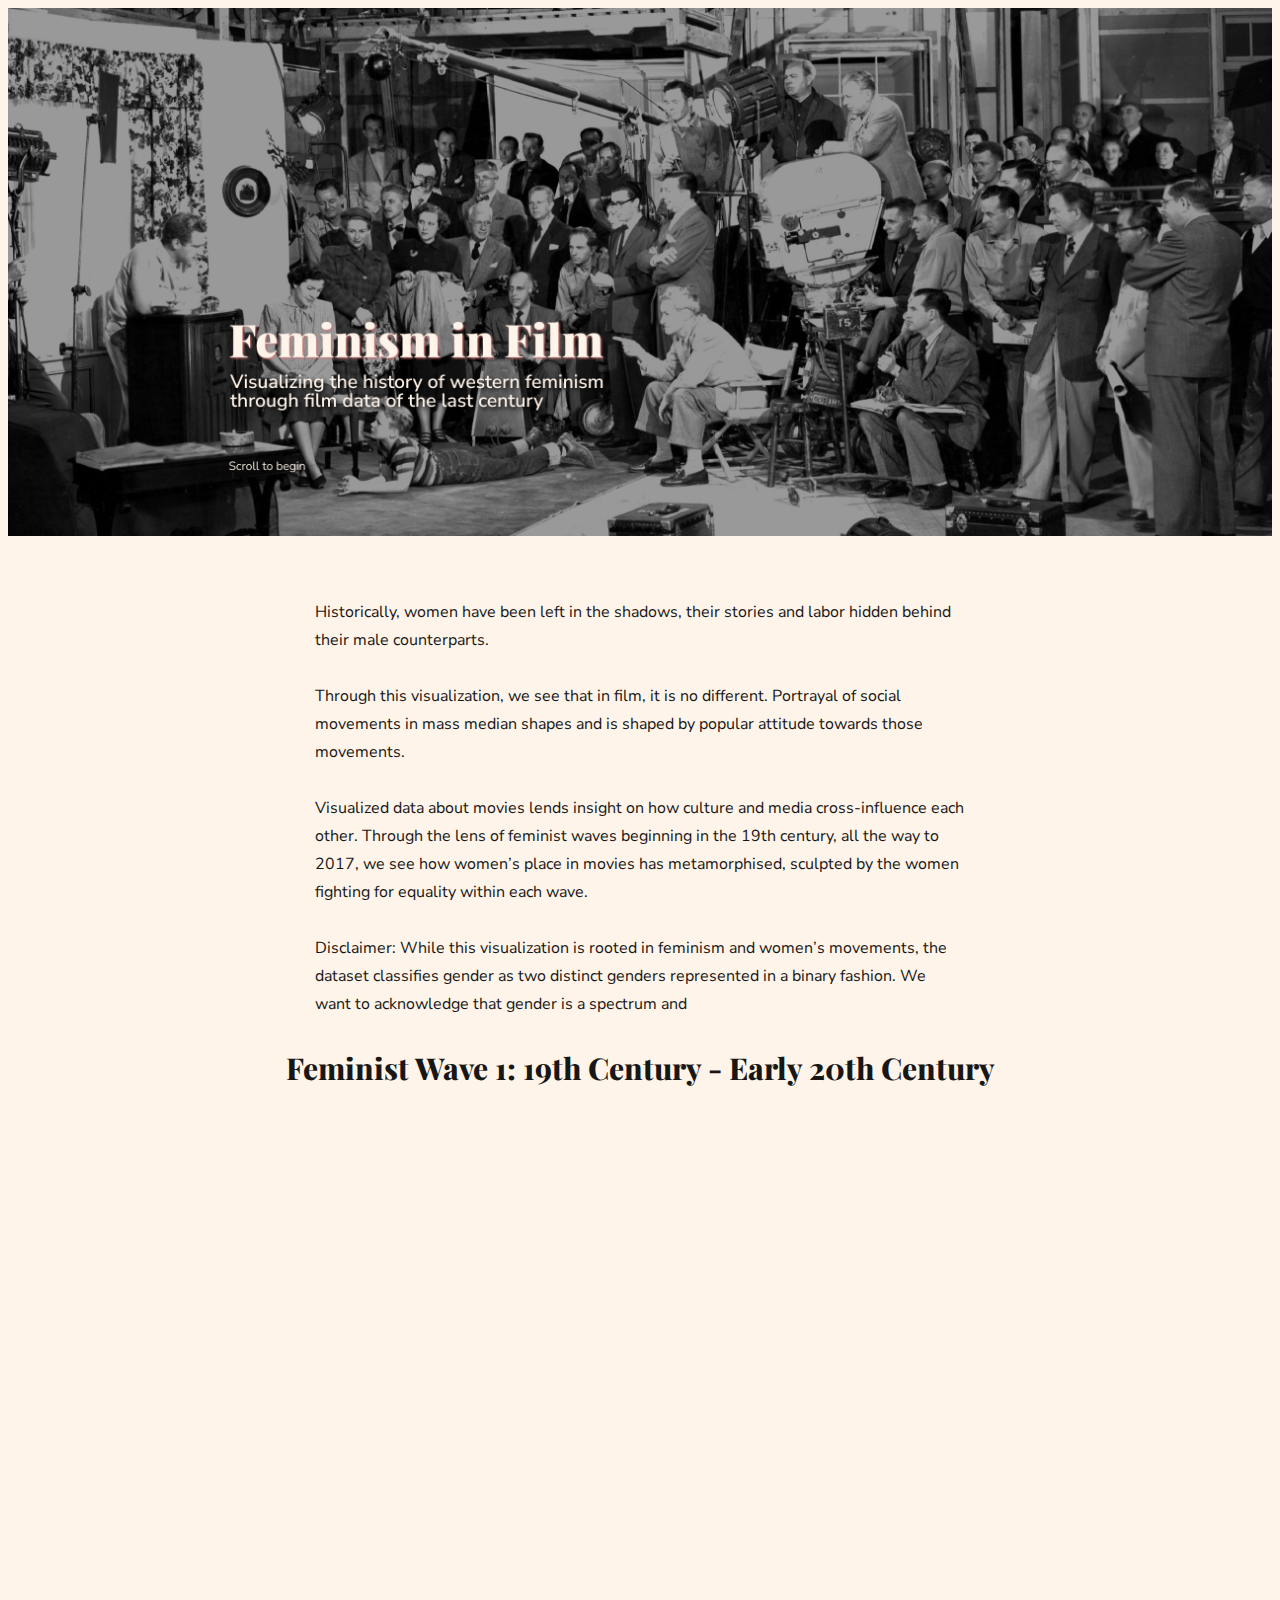
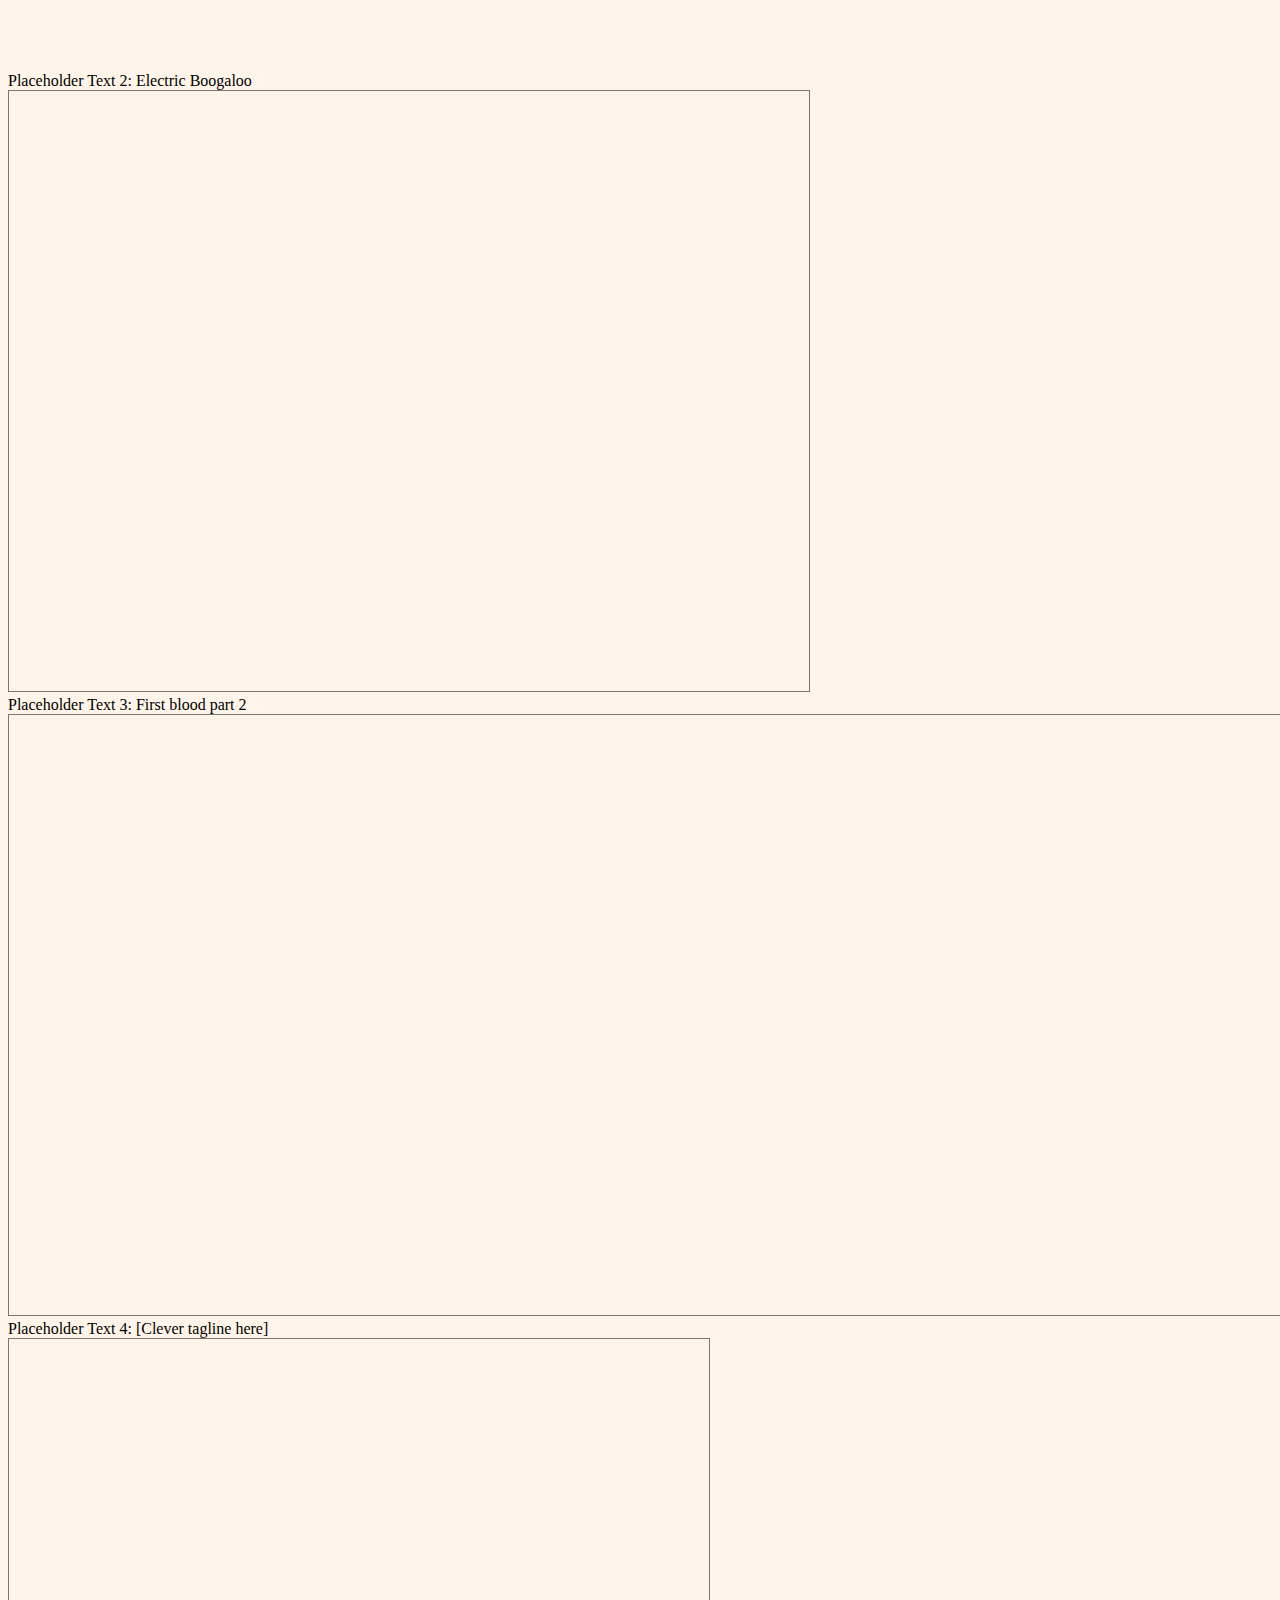
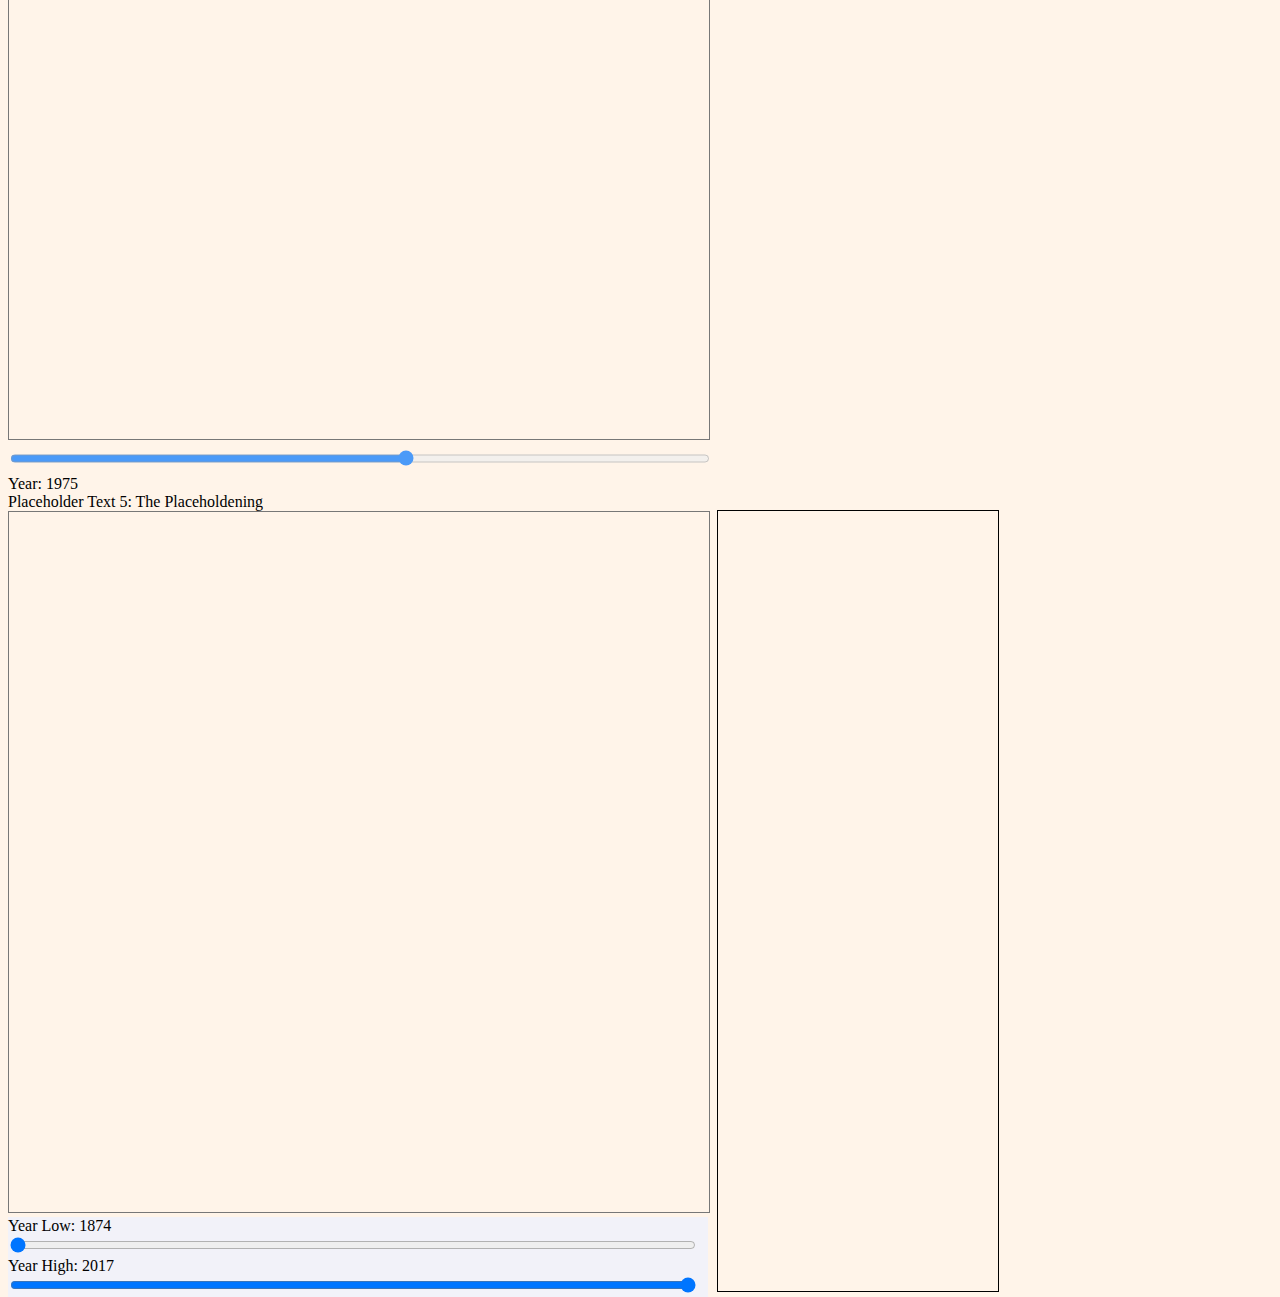
==== commit 3c780838: "fix heatmap layout" ====
--- a/index.html
+++ b/index.html
@@ -57,7 +57,7 @@
     </div>
   </div>
   Placeholder Text 5: The Placeholdening
-  <div class="container">
+  <div class="explore-div">
     <div id=leftcol>
       <svg id="heatmap_svg" class="heatmap" width="700" height="700" style="border: 1px solid #777;" />
       <div class="controls-container">
--- a/exploration_vis/style.css
+++ b/exploration_vis/style.css
@@ -12,7 +12,7 @@
   font-size: 10px;
 }
 
-.container {
+.explore-div {
   width: 990px;
 }
 
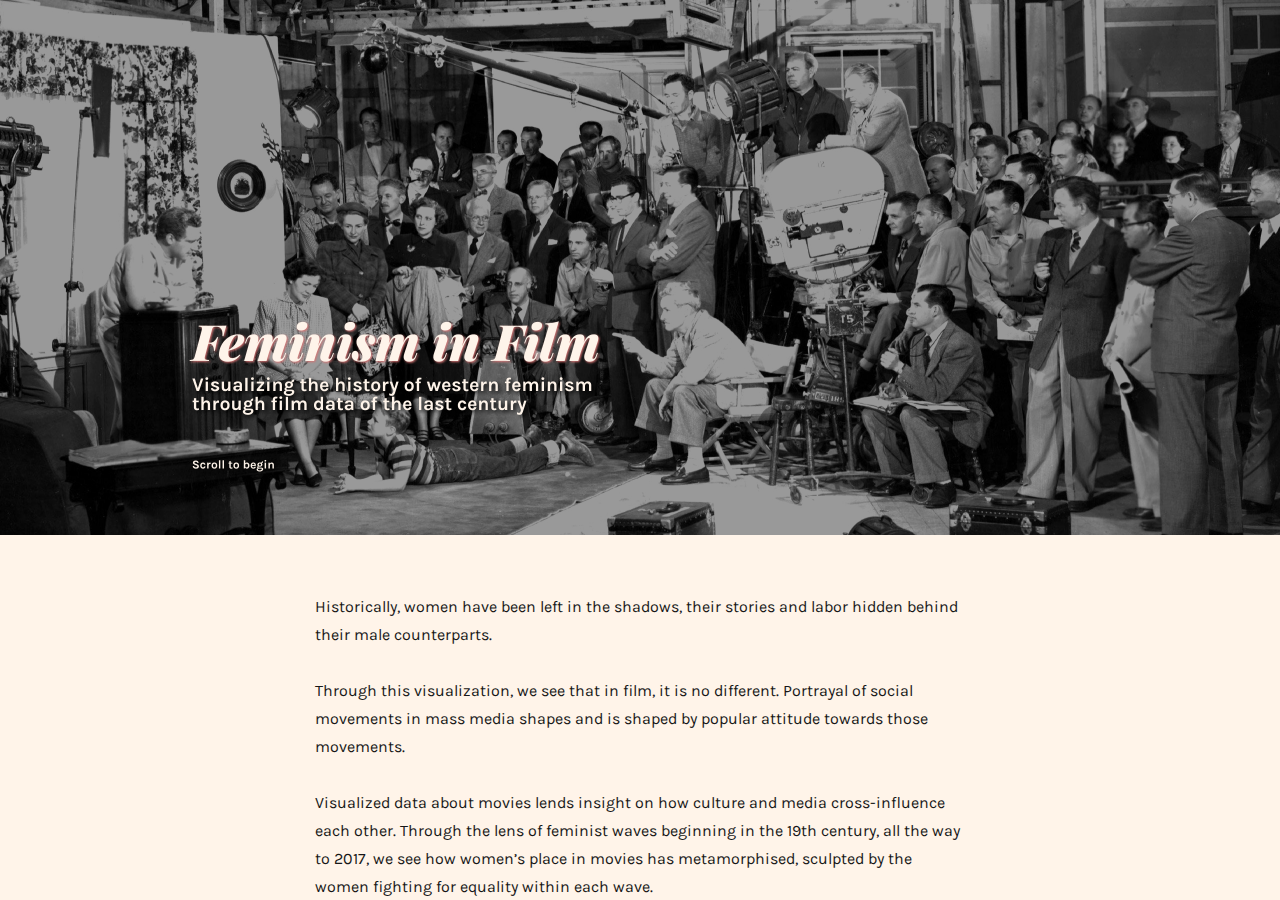
==== commit f3b5ce54: "add top-level index.html" ====
--- a/index.html
+++ b/index.html
@@ -1,83 +1,37 @@
-<!DOCTYPE HTML>
-<html lang="en">
+<!DOCTYPE html>
+<html>
 
 <head>
-  <meta charset="UTF-8">
-  <title>Feminism in Film Visualization</title>
-  <link rel="stylesheet" href="../olivia/style.css">
-  <link rel="stylesheet" href="../poster_vis/style.css">
-  <link rel="stylesheet" href="../keywords_through_time/style.css">
-  <link rel="stylesheet" href="../exploration_vis/style.css">
-  <link rel="stylesheet" href="style.css">
-  <link href='https://fonts.googleapis.com/css?family=Playfair+Display:400,500,600,700,800,900' rel='stylesheet' type='text/css'>
-  <link href='https://fonts.googleapis.com/css?family=Nunito+Sans:300,400,600,700,800,900' rel='stylesheet' type='text/css'>
-  <link href='https://fonts.googleapis.com/css?family=Lora:400,500' rel='stylesheet' type='text/css'>
+  <title>Feminism in Film</title>
+  <style type="text/css">
+    html {
+      overflow: auto;
+    }
+
+    html,
+    body,
+    div,
+    iframe {
+      margin: 0px;
+      padding: 0px;
+      height: 100%;
+      border: none;
+    }
+
+    iframe {
+      display: block;
+      width: 100%;
+      border: none;
+      overflow-y: auto;
+      overflow-x: hidden;
+    }
+  </style>
 </head>
 
-<body style="background-color: #FFF4E9">
-  <img src="male_film_set_cropped.jpg" alt="photo" object-fit="cover" width="100%">
+<body>
+  <iframe src="final_vis/index.html" frameborder="0" marginheight="0" marginwidth="0" width="100%" height="100%" scrolling="auto">
+  </iframe>
 
-  <div id="intro" class="container">
-    <br>
-    <br>
-    <h4> Historically, women have been left in the shadows, their stories and labor hidden behind their male counterparts.
-      <br>
-      <br>
-      Through this visualization, we see that in film, it is no different. Portrayal of social movements in mass median shapes and is shaped by popular attitude towards those movements.
-      <br>
-      <br>
-      Visualized data about movies lends insight on how culture and media cross-influence each other. Through the lens of feminist waves beginning in the 19th century, all the way to 2017, we see how women’s place in movies has metamorphised,
-      sculpted by the women fighting for equality within each wave.
-      <br>
-      <br>
-      Disclaimer: While this visualization is rooted in feminism and women’s movements, the dataset classifies gender as two distinct genders represented in a binary fashion. We want to acknowledge that gender is a spectrum and
-    </h4>
-  </div>
-
-  <h3>Feminist Wave 1: 19th Century - Early 20th Century</h3>
-
-  <div id="oliva_div">
-    <svg id="olivia" width="1380" height="550" style="background-color: #FFF4E9;" />
-  </div>
-  Placeholder Text 2: Electric Boogaloo
-  <div id="harshali_div">
-    <svg id="harshali" width="800" height="600" style="border: 1px solid #777; background-color: ##FFF4E9" />
-  </div>
-  Placeholder Text 3: First blood part 2
-  <div id="hannah_div">
-    <svg id="hannah" width="1380" height="600" style="border: 1px solid #777;" />
-  </div>
-  Placeholder Text 4: [Clever tagline here]
-  <div id="eliot_div">
-    <svg id="eliot_keywords" width="700" height="700" style="border: 1px solid #777;" />
-    <br>
-    <div class="slidecontainer">
-      <input type="range" min="1920" max="2017" value="1975" step="1" class="slider" id="yearRange" oninput="changeYear(this.value)">
-      <label for="yearRange" id="yearLabel">Year: 1975</label>
-    </div>
-  </div>
-  Placeholder Text 5: The Placeholdening
-  <div class="explore-div">
-    <div id=leftcol>
-      <svg id="heatmap_svg" class="heatmap" width="700" height="700" style="border: 1px solid #777;" />
-      <div class="controls-container">
-        <label for="year-low" id="year-low-label">Year Low: 1874</label>
-        <input class="date-slider" id="year-low" type="range" min="1920" max="2017" step="1" value="1920" oninput="buildHeatMap.changeYearLow(this.value)">
-        <label for="year-high" id="year-high-label">Year High: 2017</label>
-        <input class="date-slider" id="year-high" type="range" min="1920" max="2017" step="1" value="2017" oninput="buildHeatMap.changeYearHigh(this.value)">
-      </div>
-    </div>
-    <div class="tagfilter" />
-  </div>
 </body>
 
-<script src="https://d3js.org/d3-scale-chromatic.v1.min.js"></script>
-<script src="//d3js.org/d3.v5.min.js"></script>
-<script src="./d3-tip.js"></script>
-<script src="../olivia/main.js"></script>
-<script src="../men_vs_women/main.js"></script>
-<script src="../poster_vis/toprankedmovies.js"></script>
-<script src="../keywords_through_time/main.js"></script>
-<script src="../exploration_vis/main.js"></script>
-
 </html>